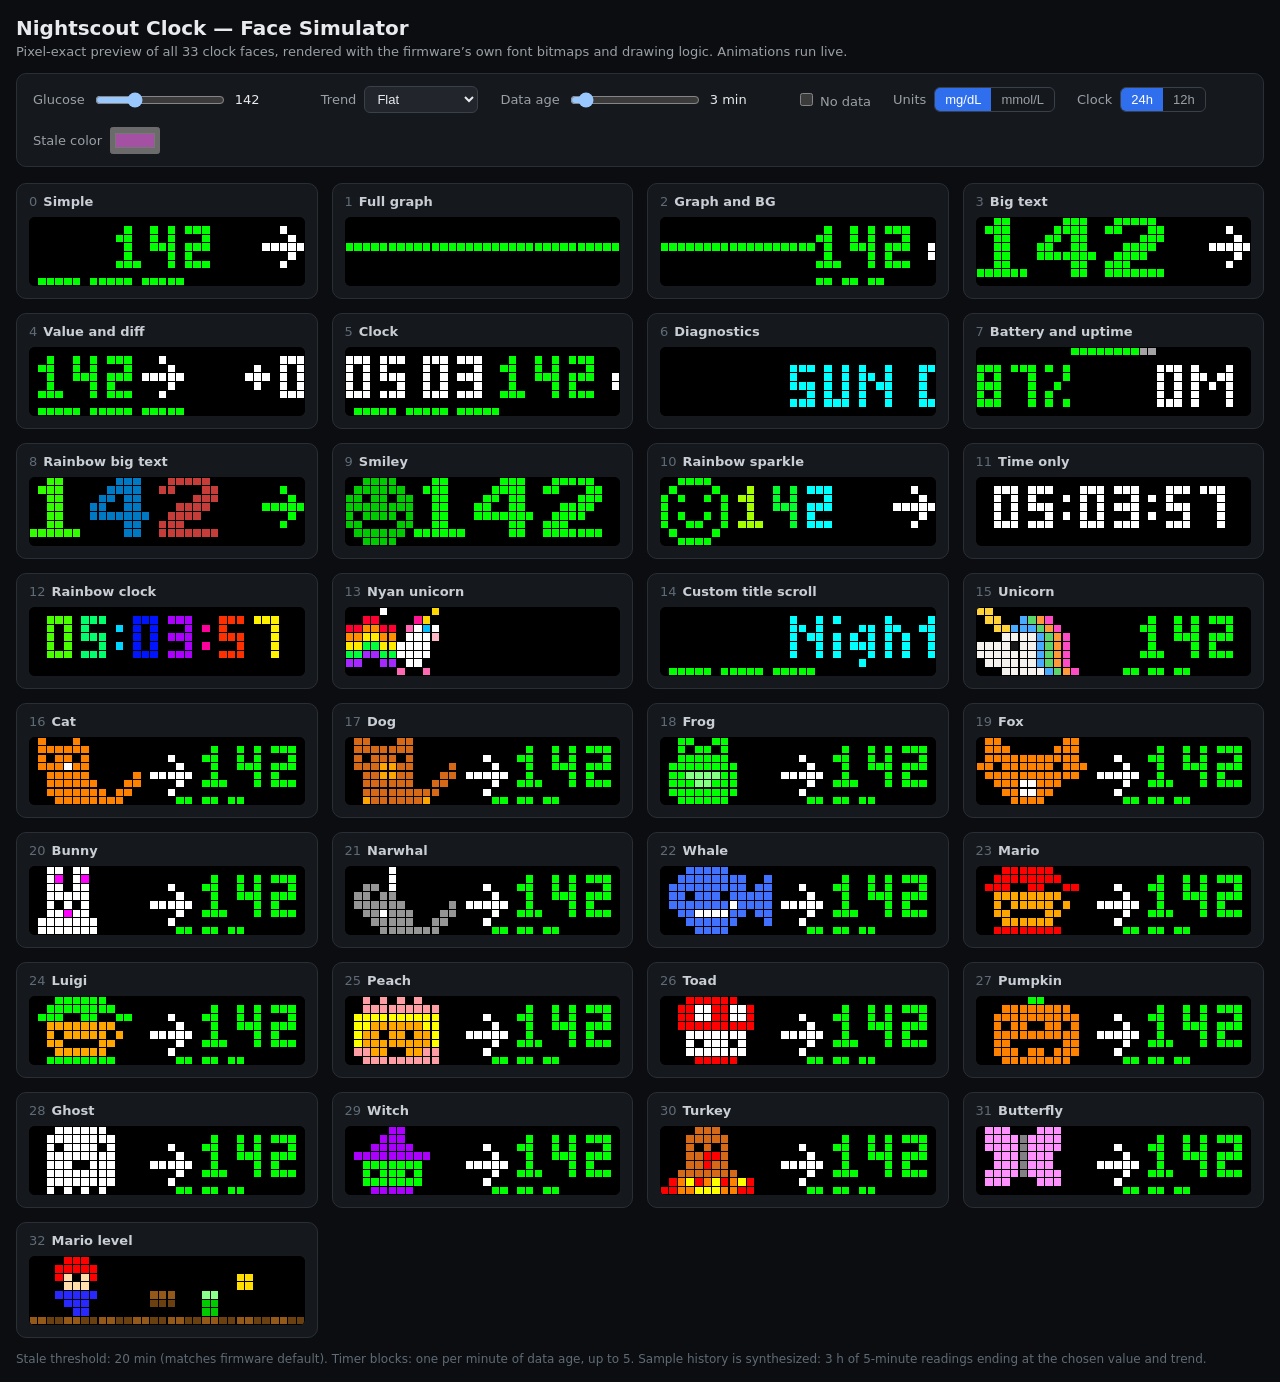
==== simulator/index.html @ 03a70d75 "Redesign Dog and Frog per Adam's feedback Dog: symmetric sitting dog facing forward (like Cat) - ear" ====
<!DOCTYPE html>
<html lang="en">
<head>
<meta charset="utf-8">
<meta name="viewport" content="width=device-width, initial-scale=1">
<title>Nightscout Clock &mdash; Face Simulator</title>
<style>
  :root{color-scheme:dark}
  body{background:#0b0d10;color:#e8eaed;font-family:system-ui,-apple-system,sans-serif;margin:0;padding:16px}
  h1{font-size:20px;margin:0 0 4px}
  .sub{color:#9aa0a6;font-size:13px;margin-bottom:14px}
  .controls{display:flex;flex-wrap:wrap;gap:14px 22px;background:#15181d;border:1px solid #2a2f36;
    border-radius:10px;padding:12px 16px;margin-bottom:16px;align-items:center}
  .ctl{display:flex;align-items:center;gap:8px;font-size:13px}
  .ctl label{color:#9aa0a6}
  .ctl output{min-width:64px;font-variant-numeric:tabular-nums}
  input[type=range]{width:130px}
  select,button{background:#22262c;color:#e8eaed;border:1px solid #3a4048;border-radius:6px;padding:4px 8px;font-size:13px}
  .seg{display:flex;border:1px solid #3a4048;border-radius:6px;overflow:hidden}
  .seg button{border:0;border-radius:0;background:transparent;padding:4px 10px;cursor:pointer;color:#9aa0a6}
  .seg button.on{background:#2f6fed;color:#fff}
  .grid{display:grid;grid-template-columns:repeat(auto-fill,minmax(300px,1fr));gap:14px}
  .card{background:#15181d;border:1px solid #2a2f36;border-radius:10px;padding:10px 12px 12px}
  .card h2{font-size:13px;margin:0 0 8px;color:#c9ced4;font-weight:600}
  .card h2 .id{color:#5f6b76;font-weight:400;margin-right:6px}
  canvas{width:100%;image-rendering:pixelated;background:#000;border-radius:6px;display:block}
  .note{margin-top:14px;color:#5f6b76;font-size:12px}
</style>
</head>
<body>
<h1>Nightscout Clock &mdash; Face Simulator</h1>
<div class="sub">Pixel-exact preview of all 33 clock faces, rendered with the firmware&rsquo;s own font bitmaps and drawing logic. Animations run live.</div>
<div class="controls">
  <div class="ctl"><label>Glucose</label><input id="glucose" type="range" min="40" max="400" value="142"><output id="glucoseOut">142</output></div>
  <div class="ctl"><label>Trend</label><select id="trend">
    <option value="DOUBLE_UP">Double up</option><option value="SINGLE_UP">Single up</option>
    <option value="FORTYFIVE_UP">45&deg; up</option><option value="FLAT" selected>Flat</option>
    <option value="FORTYFIVE_DOWN">45&deg; down</option><option value="SINGLE_DOWN">Single down</option>
    <option value="DOUBLE_DOWN">Double down</option><option value="NONE">None</option>
  </select></div>
  <div class="ctl"><label>Data age</label><input id="age" type="range" min="0" max="40" value="3"><output id="ageOut">3 min</output></div>
  <div class="ctl"><label><input id="nodata" type="checkbox"> No data</label></div>
  <div class="ctl"><label>Units</label><div class="seg" id="units"><button data-v="0" class="on">mg/dL</button><button data-v="1">mmol/L</button></div></div>
  <div class="ctl"><label>Clock</label><div class="seg" id="clock"><button data-v="0" class="on">24h</button><button data-v="1">12h</button></div></div>
  <div class="ctl"><label>Stale color</label><input id="stale" type="color" value="#a451a4"></div>
</div>
<div class="grid" id="grid"></div>
<div class="note">Stale threshold: 20 min (matches firmware default). Timer blocks: one per minute of data age, up to 5. Sample history is synthesized: 3 h of 5-minute readings ending at the chosen value and trend.</div>
<script>
const AW={"bitmaps":[0,128,128,128,0,128,160,160,160,224,160,224,160,96,192,96,192,64,160,32,64,128,160,192,192,224,160,96,128,128,64,128,128,128,64,128,64,64,64,128,160,64,160,64,224,64,64,128,224,128,32,32,64,128,128,224,160,160,160,224,64,192,64,64,224,224,32,224,128,224,224,32,224,32,224,160,160,224,32,32,224,128,224,32,224,224,128,224,160,224,224,32,32,32,32,224,160,224,160,224,224,160,224,32,224,128,0,128,64,0,64,128,32,64,128,64,32,224,0,224,128,64,32,64,128,224,32,64,0,64,64,160,224,128,96,192,160,224,160,160,192,160,192,160,192,64,160,128,160,64,192,160,160,160,192,224,128,224,128,224,224,128,224,128,128,96,128,160,160,96,160,160,224,160,160,128,128,128,128,128,32,32,32,160,64,160,160,192,160,160,128,128,128,128,224,136,216,168,136,136,144,208,176,144,144,64,160,160,160,64,224,160,192,128,128,64,160,160,160,112,224,160,192,160,160,224,128,224,32,224,224,64,64,64,64,160,160,160,160,224,160,160,160,160,64,136,136,136,168,80,160,160,64,160,160,160,160,224,32,192,224,32,64,128,224,224,128,128,128,224,128,64,32,224,32,32,32,224,64,160,224,128,64,192,96,160,224,128,192,160,160,192,96,128,128,96,32,96,160,160,96,96,160,192,96,32,64,224,64,64,96,160,224,32,64,128,192,160,160,160,128,0,128,128,128,32,0,32,32,160,64,128,160,192,192,160,192,64,64,64,224,224,224,224,160,192,160,160,160,64,160,160,64,192,160,160,192,128,96,160,160,96,32,96,128,128,128,96,192,96,192,64,224,64,64,96,160,160,160,96,160,160,224,64,160,224,224,224,160,64,64,160,160,160,96,32,64,224,96,192,224,96,64,128,64,96,128,128,0,128,128,192,64,32,64,192,96,192,128,0,128,128,128,64,224,128,224,64,96,64,224,64,224,160,64,224,64,160,160,160,64,224,64,128,128,0,128,128,96,64,160,64,192,160,96,128,96,96,160,224,0,224,64,128,64,224,32,192,192,192,160,224,192,192,0,64,224,64,0,224,192,64,96,224,96,224,64,128,160,160,160,192,128,96,160,96,96,96,224,224,224,64,32,192,128,128,128,64,160,64,0,224,128,64,128,128,128,0,96,32,128,128,0,192,96,192,192,0,96,32,64,0,64,128,224,64,32,64,224,160,64,128,64,224,160,224,0,64,224,160,96,192,64,224,160,160,64,160,224,160,192,192,160,224,160,96,192,224,192,224,96,128,128,96,32,64,64,32,224,192,224,64,128,224,192,224,224,0,224,192,224,160,0,224,192,224,64,32,224,64,224,64,128,224,64,224,224,0,224,64,224,160,0,224,64,224,192,160,224,160,192,192,96,160,224,160,64,32,224,160,224,64,128,224,160,224,224,0,224,160,224,192,96,224,160,224,160,0,224,160,224,160,64,160,96,160,224,160,192,128,64,160,160,224,32,64,160,160,224,224,0,160,160,224,160,0,160,160,224,32,64,160,224,64,128,224,160,224,128,96,160,192,160,192,128,64,32,96,160,224,64,128,96,160,224,224,0,96,160,224,96,192,96,160,224,160,0,96,160,224,96,96,96,160,224,96,224,224,192,96,128,96,32,64,64,32,96,224,96,64,128,96,224,96,224,0,96,224,96,160,0,96,224,96,128,64,128,128,128,64,128,64,64,64,224,0,64,64,64,160,0,64,64,64,96,192,96,160,96,192,96,192,160,160,64,32,64,160,64,64,128,64,160,64,224,0,64,160,64,192,96,64,160,64,160,0,64,160,64,64,0,224,0,64,96,224,160,192,128,64,160,160,96,32,64,160,160,96,224,0,160,160,96,160,0,160,160,96,32,64,160,96,32,64,128,192,160,192,128,160,0,160,96,32,64,0,96,192,224,192,96,96,224,192,224,160,96,192,96,192,160,96,192,96,192,160,0,160,64,64,160,224,96,192,224,160,224,96,192,224,0,0,128,160,96,192,224,192,96,224,160,160,160,224],"glyphs":[[0,8,1,2,0,-5],[1,8,5,2,0,-5],[6,8,2,4,0,-5],[8,8,5,4,0,-5],[13,8,5,4,0,-5],[18,8,5,4,0,-5],[23,8,5,4,0,-5],[28,8,2,2,0,-5],[30,8,5,3,0,-5],[35,8,5,3,0,-5],[40,8,3,4,0,-5],[43,8,3,4,0,-4],[46,8,2,3,0,-1],[48,8,1,4,0,-3],[49,8,1,2,0,-1],[50,8,5,4,0,-5],[55,8,5,4,0,-5],[60,8,5,4,0,-5],[65,8,5,4,0,-5],[70,8,5,4,0,-5],[75,8,5,4,0,-5],[80,8,5,4,0,-5],[85,8,5,4,0,-5],[90,8,5,4,0,-5],[95,8,5,4,0,-5],[100,8,5,4,0,-5],[105,8,3,2,0,-4],[108,8,4,3,0,-4],[112,8,5,4,0,-5],[117,8,3,4,0,-4],[120,8,5,4,0,-5],[125,8,5,4,0,-5],[130,8,5,4,0,-5],[135,8,5,4,0,-5],[140,8,5,4,0,-5],[145,8,5,4,0,-5],[150,8,5,4,0,-5],[155,8,5,4,0,-5],[160,8,5,4,0,-5],[165,8,5,4,0,-5],[170,8,5,4,0,-5],[175,8,5,2,0,-5],[180,8,5,4,0,-5],[185,8,5,4,0,-5],[190,8,5,4,0,-5],[195,8,5,6,0,-5],[200,8,5,5,0,-5],[205,8,5,4,0,-5],[210,8,5,4,0,-5],[215,8,5,5,0,-5],[220,8,5,4,0,-5],[225,8,5,4,0,-5],[230,8,5,4,0,-5],[235,8,5,4,0,-5],[240,8,5,4,0,-5],[245,8,5,6,0,-5],[250,8,5,4,0,-5],[255,8,5,4,0,-5],[260,8,5,4,0,-5],[265,8,5,4,0,-5],[270,8,3,4,0,-4],[273,8,5,4,0,-5],[278,8,2,4,0,-5],[280,8,1,4,0,-1],[281,8,2,3,0,-5],[283,8,4,4,0,-4],[287,8,5,4,0,-5],[292,8,4,4,0,-4],[296,8,5,4,0,-5],[301,8,4,4,0,-4],[305,8,5,4,0,-5],[310,8,5,4,0,-4],[315,8,5,4,0,-5],[320,8,5,2,0,-5],[325,8,6,4,0,-5],[331,8,5,4,0,-5],[336,8,5,4,0,-5],[341,8,4,4,0,-4],[345,8,4,4,0,-4],[349,8,4,4,0,-4],[353,8,5,4,0,-4],[358,8,5,4,0,-4],[363,8,4,4,0,-4],[367,8,4,4,0,-4],[371,8,5,4,0,-5],[376,8,4,4,0,-4],[380,8,4,4,0,-4],[384,8,4,4,0,-4],[388,8,4,4,0,-4],[392,8,5,4,0,-4],[397,8,4,4,0,-4],[401,8,5,4,0,-5],[406,8,5,2,0,-5],[411,8,5,4,0,-5],[416,8,2,4,0,-5],[418,8,5,2,0,-5],[423,8,5,4,0,-5],[428,8,5,4,0,-5],[433,8,5,4,0,-5],[438,8,5,4,0,-5],[443,8,5,2,0,-5],[448,8,5,4,0,-5],[453,8,1,4,0,-5],[454,8,3,4,0,-5],[457,8,5,4,0,-5],[462,8,3,3,0,-5],[465,8,2,4,0,-4],[467,8,1,3,0,-3],[468,8,3,4,0,-5],[471,8,1,4,0,-5],[472,8,3,3,0,-5],[475,8,5,4,0,-5],[480,8,3,4,0,-5],[483,8,3,4,0,-5],[486,8,2,3,0,-5],[488,8,5,4,0,-5],[493,8,5,4,0,-5],[498,8,3,4,0,-4],[501,8,3,4,0,-3],[504,8,3,2,0,-5],[507,8,5,4,0,-5],[512,8,3,3,0,-5],[515,8,5,4,0,-5],[520,8,5,4,0,-5],[525,8,5,4,0,-5],[530,8,5,4,0,-5],[535,8,5,4,0,-5],[540,8,5,4,0,-5],[545,8,5,4,0,-5],[550,8,5,4,0,-5],[555,8,5,4,0,-5],[560,8,5,4,0,-5],[565,8,5,4,0,-5],[570,8,6,4,0,-5],[576,8,5,4,0,-5],[581,8,5,4,0,-5],[586,8,5,4,0,-5],[591,8,5,4,0,-5],[596,8,5,4,0,-5],[601,8,5,4,0,-5],[606,8,5,4,0,-5],[611,8,5,4,0,-5],[616,8,5,4,0,-5],[621,8,5,4,0,-5],[626,8,5,4,0,-5],[631,8,5,4,0,-5],[636,8,5,4,0,-5],[641,8,5,4,0,-5],[646,8,5,4,0,-5],[651,8,3,4,0,-4],[654,8,5,4,0,-5],[659,8,5,4,0,-5],[664,8,5,4,0,-5],[669,8,5,4,0,-5],[674,8,5,4,0,-5],[679,8,5,4,0,-5],[684,8,5,4,0,-5],[689,8,6,4,0,-5],[695,8,5,4,0,-5],[700,8,5,4,0,-5],[705,8,5,4,0,-5],[710,8,5,4,0,-5],[715,8,5,4,0,-5],[720,8,5,4,0,-5],[725,8,4,4,0,-4],[729,8,5,4,0,-4],[734,8,5,4,0,-5],[739,8,5,4,0,-5],[744,8,5,4,0,-5],[749,8,5,4,0,-5],[754,8,5,3,0,-5],[759,8,5,3,0,-5],[764,8,5,4,0,-5],[769,8,5,4,0,-5],[774,8,5,4,0,-5],[779,8,5,4,0,-5],[784,8,5,4,0,-5],[789,8,5,4,0,-5],[794,8,5,4,0,-5],[799,8,5,4,0,-5],[804,8,5,4,0,-5],[809,8,5,4,0,-5],[814,8,4,4,0,-4],[818,8,5,4,0,-5],[823,8,5,4,0,-5],[828,8,5,4,0,-5],[833,8,5,4,0,-5],[838,8,6,4,0,-5],[844,8,5,4,0,-4],[849,8,6,4,0,-5],[855,8,1,2,0,-1],[856,8,5,4,0,-5],[861,8,4,4,0,-4],[865,8,5,4,0,-5],[870,8,5,4,0,-5],[875,8,5,4,0,-5],[880,8,5,4,0,-5],[885,8,5,4,0,-5],[890,8,1,2,0,-1],[891,8,1,2,0,-1],[892,8,1,2,0,-3],[893,8,1,4,0,-1],[894,8,5,4,0,-5],[899,8,5,4,0,-5]],"first":32,"yAdvance":6,"charMap":{"32":2,"33":2,"34":4,"35":4,"36":4,"37":4,"38":4,"39":2,"40":3,"41":3,"42":4,"43":4,"44":3,"45":4,"46":2,"47":4,"48":4,"49":4,"50":4,"51":4,"52":4,"53":4,"54":4,"55":4,"56":4,"57":4,"58":2,"59":3,"60":4,"61":4,"62":4,"63":4,"64":4,"65":4,"66":4,"67":4,"68":4,"69":4,"70":4,"71":4,"72":4,"73":2,"74":4,"75":4,"76":4,"77":6,"78":5,"79":4,"80":4,"81":5,"82":4,"83":4,"84":4,"85":4,"86":4,"87":6,"88":4,"89":4,"90":4,"91":4,"92":4,"93":4,"94":4,"95":4,"96":3,"97":4,"98":4,"99":4,"100":4,"101":4,"102":4,"103":4,"104":4,"105":2,"106":4,"107":4,"108":4,"109":4,"110":4,"111":4,"112":4,"113":4,"114":4,"115":4,"116":4,"117":4,"118":4,"119":4,"120":4,"121":4,"122":4,"123":4,"124":2,"125":4,"126":4,"161":2,"162":4,"163":4,"164":4,"165":4,"166":2,"167":4,"168":4,"169":4,"170":4,"171":3,"172":4,"173":3,"174":4,"175":4,"176":3,"177":4,"178":4,"179":4,"180":3,"181":4,"182":4,"183":4,"184":4,"185":2,"186":4,"187":3,"188":4,"189":4,"190":4,"191":4,"192":4,"193":4,"194":4,"195":4,"196":4,"197":4,"198":4,"199":4,"200":4,"201":4,"202":4,"203":4,"204":4,"205":4,"206":4,"207":4,"208":4,"209":4,"210":4,"211":4,"212":4,"213":4,"214":4,"215":4,"216":4,"217":4,"218":4,"219":4,"220":4,"221":4,"222":4,"223":4,"224":4,"225":4,"226":4,"227":4,"228":4,"229":4,"230":4,"231":4,"232":4,"233":4,"234":4,"235":4,"236":3,"237":3,"238":4,"239":4,"240":4,"241":4,"242":4,"243":4,"244":4,"245":4,"246":4,"247":4,"248":4,"249":4,"250":4,"251":4,"252":4,"253":4,"254":4,"255":4,"285":2,"338":4,"339":4,"352":4,"353":4,"376":4,"381":4,"382":4,"3748":2,"5024":2,"8226":2,"8230":4,"8364":4,"65533":4}};
const MU={"bitmaps":[255,236,48,222,246,109,253,179,102,223,219,0,16,251,67,225,127,132,0,99,75,32,130,105,99,0,113,179,99,141,185,159,128,252,54,204,198,48,198,51,54,192,108,115,249,198,192,48,207,204,48,111,0,252,240,2,8,32,130,8,32,0,56,155,30,60,108,142,0,49,195,12,48,207,192,125,140,57,231,156,63,128,126,24,97,224,120,223,0,28,121,182,111,225,131,0,253,131,240,48,120,223,0,60,195,7,236,120,223,0,255,140,48,195,6,12,0,121,139,147,201,240,223,0,125,143,27,240,97,158,0,243,192,108,55,128,25,153,134,24,96,252,15,192,195,12,51,51,0,126,255,195,6,60,0,60,125,6,237,91,240,31,0,56,219,30,63,248,241,128,254,195,195,254,195,195,254,60,207,6,12,12,207,0,249,155,30,60,121,190,0,255,131,7,236,24,63,128,255,131,7,236,24,0,62,195,6,124,108,207,128,199,143,31,252,120,241,128,252,195,12,48,207,192,6,12,24,48,120,223,0,199,155,103,143,155,179,128,193,131,6,12,24,63,128,199,223,255,253,120,241,128,199,207,223,253,249,241,128,125,143,30,60,120,223,0,253,143,30,63,216,48,0,125,143,30,61,249,158,128,253,143,30,127,155,179,128,121,155,3,224,120,223,0,252,195,12,48,195,0,199,143,30,60,120,223,0,199,143,31,119,199,4,0,199,143,95,255,253,241,128,199,221,241,199,221,241,128,207,60,222,48,195,0,254,28,113,199,28,63,128,252,204,204,240,128,128,128,128,128,128,128,243,51,51,240,118,192,254,144,124,13,254,55,224,193,131,246,60,120,223,0,127,131,6,7,224,6,13,254,60,120,223,128,125,143,254,7,224,28,207,204,48,192,127,143,27,240,111,128,193,131,246,60,120,241,128,48,7,12,48,207,192,12,1,195,12,48,254,193,131,63,239,155,179,128,112,195,12,48,207,192,253,110,221,187,96,253,14,28,56,96,125,143,30,55,192,253,143,31,236,24,0,127,143,27,240,96,192,223,195,6,12,0,125,129,240,63,192,48,207,204,48,195,0,199,143,30,55,224,207,60,222,48,183,110,221,183,224,199,252,199,252,96,199,143,27,240,111,128,254,56,227,143,224,54,108,102,48,255,252,198,99,102,192,113,116,112],"glyphs":[[0,0,0,2,0,1],[0,3,7,4,0,-7],[3,5,3,6,0,-7],[5,7,7,8,0,-7],[12,7,7,8,0,-7],[19,7,7,8,0,-7],[26,7,7,8,0,-7],[33,2,3,3,0,-7],[34,4,7,5,0,-7],[38,4,7,5,0,-7],[42,7,5,8,0,-6],[47,6,5,7,0,-6],[51,3,3,4,0,-2],[53,6,1,7,0,-4],[54,2,2,3,0,-2],[55,7,7,8,0,-7],[62,7,7,8,0,-7],[69,6,7,7,0,-7],[75,7,7,8,0,-7],[82,7,7,8,0,-7],[89,7,7,8,0,-7],[96,7,7,8,0,-7],[103,7,7,8,0,-7],[110,7,7,8,0,-7],[117,7,7,8,0,-7],[124,7,7,8,0,-7],[131,2,5,3,0,-6],[133,3,6,4,0,-6],[136,5,7,6,0,-7],[141,6,3,7,0,-7],[144,5,7,6,0,-7],[149,8,7,8,0,-7],[156,7,7,8,0,-7],[163,7,7,8,0,-7],[170,8,7,8,0,-7],[177,7,7,8,0,-7],[184,7,7,8,0,-7],[191,7,7,8,0,-7],[198,7,6,8,0,-7],[204,7,7,8,0,-7],[211,7,7,8,0,-7],[218,6,7,8,0,-7],[224,7,7,8,0,-7],[231,7,7,8,0,-7],[238,7,7,8,0,-7],[245,7,7,8,0,-7],[252,7,7,8,0,-7],[259,7,7,8,0,-7],[266,7,7,8,0,-7],[273,7,7,8,0,-7],[280,7,7,8,0,-7],[287,7,7,8,0,-7],[294,6,7,7,0,-7],[300,7,7,8,0,-7],[307,7,7,8,0,-7],[314,7,7,8,0,-7],[321,7,7,8,0,-7],[328,6,7,7,0,-7],[334,7,7,8,0,-7],[341,4,7,5,0,-7],[345,7,7,8,0,-7],[352,4,7,5,0,-7],[356,5,2,6,0,-7],[358,7,1,8,0,0],[359,2,2,3,0,-7],[360,7,5,8,0,-5],[365,7,7,8,0,-7],[372,7,5,8,0,-5],[377,7,7,8,0,-7],[384,7,5,8,0,-5],[389,6,6,7,0,-6],[394,7,6,8,0,-5],[400,7,7,8,0,-7],[407,6,7,7,0,-7],[413,6,8,7,0,-7],[419,7,7,8,0,-7],[426,6,7,7,0,-7],[432,7,5,8,0,-5],[437,7,5,8,0,-5],[442,7,5,8,0,-5],[447,7,6,8,0,-5],[453,7,6,8,0,-5],[459,7,5,8,0,-5],[464,7,5,8,0,-5],[469,6,7,7,0,-7],[475,7,5,8,0,-5],[480,6,5,7,0,-5],[484,7,5,8,0,-5],[489,7,5,8,0,-5],[494,7,6,8,0,-5],[500,7,5,8,0,-5],[505,4,7,5,0,-7],[509,2,7,3,0,-7],[511,4,7,5,0,-7],[515,7,3,8,0,-6]],"first":32,"yAdvance":8,"charMap":{"32":2,"33":4,"34":6,"35":8,"36":8,"37":8,"38":8,"39":3,"40":5,"41":5,"42":8,"43":7,"44":4,"45":7,"46":3,"47":8,"48":8,"49":7,"50":8,"51":8,"52":8,"53":8,"54":8,"55":8,"56":8,"57":8,"58":3,"59":4,"60":6,"61":7,"62":6,"63":8,"64":8,"65":8,"66":8,"67":8,"68":8,"69":8,"70":8,"71":8,"72":8,"73":8,"74":8,"75":8,"76":8,"77":8,"78":8,"79":8,"80":8,"81":8,"82":8,"83":8,"84":7,"85":8,"86":8,"87":8,"88":8,"89":7,"90":8,"91":5,"92":8,"93":5,"94":6,"95":8,"96":3,"97":8,"98":8,"99":8,"100":8,"101":8,"102":7,"103":8,"104":8,"105":7,"106":7,"107":8,"108":7,"109":8,"110":8,"111":8,"112":8,"113":8,"114":8,"115":8,"116":7,"117":8,"118":7,"119":8,"120":8,"121":8,"122":8,"123":5,"124":3,"125":5,"126":8}};
const SMILEY={"face_disc":[60,126,255,255,255,255,126,60],"features_happy":[0,0,36,0,66,60,0,0],"features_sad":[0,0,36,0,60,66,0,0],"features_angry":[0,0,66,36,0,60,66,0],"features_neutral":[0,0,36,0,0,60,0,0],"features_concerned":[0,0,24,36,0,60,66,0]};
const ARROWS={"DOUBLE_UP":[80,248,80,80,80],"SINGLE_UP":[32,112,168,32,32],"FORTYFIVE_UP":[56,24,40,64,128],"FLAT":[32,16,248,16,32],"FORTYFIVE_DOWN":[128,64,40,24,56],"SINGLE_DOWN":[32,32,168,112,32],"DOUBLE_DOWN":[80,80,80,248,80],"NONE":[0,0,0,0,0],"OLD":[136,80,32,80,136]};
const SPARK={"A":[60,66,165,129,165,153,66,60],"B":[60,66,165,129,129,189,66,60],"S":[60,66,165,165,129,153,153,60],"D":[60,66,153,36,129,90,66,60]};
const USPRITE=[1,1,0,0,0,0,0,0,0,0,0,0,0,1,1,0,0,4,5,6,7,0,0,0,0,0,1,1,4,4,4,5,6,7,0,0,0,0,0,2,2,2,2,4,5,6,7,0,2,2,2,2,3,2,2,4,5,6,7,0,2,2,2,2,2,2,2,4,5,6,7,0,0,2,2,2,2,2,2,4,5,6,7,0,0,0,0,2,2,2,2,2,4,5,6,7];
const UPALN=[65159,63389,6339,19807,24237,64711,64120,39678];
const CRITTERS={"Cat":{"sprite":[0,1,0,0,0,1,0,0,0,0,0,0,0,0,1,1,1,1,1,1,0,0,0,0,0,0,0,1,3,1,1,3,1,0,0,0,0,0,0,0,1,1,1,2,1,1,0,0,0,0,0,0,0,0,1,1,1,1,1,0,0,0,0,0,1,0,0,1,1,1,1,1,1,0,0,0,1,1,0,0,1,1,1,1,1,1,1,0,1,1,0,0,0,0,1,1,1,1,1,1,1,1,0,0],"body":64512,"accent":65535,"eye":0},"Dog":{"sprite":[0,1,1,0,0,0,1,1,0,0,0,0,0,0,1,1,1,1,1,1,1,0,0,0,0,0,0,1,3,1,1,1,3,1,0,0,0,0,0,0,1,1,1,2,2,1,1,0,0,0,0,1,0,0,1,1,2,2,1,1,0,0,0,1,1,0,0,1,1,1,1,1,1,0,0,1,1,0,0,0,1,1,1,1,1,1,1,1,1,0,0,0,0,2,1,1,1,1,1,1,2,0,0,0],"body":54083,"accent":64800,"eye":0},"Frog":{"sprite":[0,0,1,1,0,0,1,1,0,0,0,0,0,0,0,1,3,1,1,3,1,0,0,0,0,0,0,0,1,1,1,1,1,1,0,0,0,0,0,0,1,1,1,1,1,1,1,1,0,0,0,0,0,1,1,2,2,2,2,1,1,0,0,0,0,0,1,1,1,2,2,1,1,1,0,0,0,0,0,1,1,1,1,1,1,1,1,0,0,0,0,0,0,1,1,1,1,1,1,0,0,0,0,0],"body":2016,"accent":34800,"eye":0},"Fox":{"sprite":[0,1,1,0,0,0,0,0,0,0,1,1,0,0,1,1,1,0,0,0,0,0,1,1,1,0,0,1,1,1,1,1,1,1,1,1,1,1,0,1,1,3,1,1,1,1,1,1,3,1,1,1,0,1,1,1,1,1,1,1,1,1,1,1,0,0,0,1,1,1,2,2,1,1,1,0,0,0,0,0,0,1,1,2,2,1,1,0,0,0,0,0,0,0,0,1,1,1,1,0,0,0,0,0],"body":64512,"accent":65535,"eye":0},"Bunny":{"sprite":[0,0,1,1,0,1,1,0,0,0,0,0,0,0,0,1,2,0,1,2,0,0,0,0,0,0,0,0,1,1,0,1,1,0,0,0,0,0,0,0,0,1,1,1,1,1,0,0,0,0,0,0,0,0,1,3,1,3,1,0,0,0,0,0,0,0,0,1,1,2,1,1,0,0,0,0,0,0,0,1,1,1,1,1,1,1,0,0,0,0,0,0,1,1,1,1,1,1,1,0,0,0,0,0],"body":65535,"accent":63519,"eye":0},"Narwhal":{"sprite":[0,0,0,0,0,2,0,0,0,0,0,0,0,0,0,0,0,0,2,0,0,0,0,0,0,0,0,0,1,1,0,2,0,0,0,0,0,0,0,0,1,1,3,1,1,0,0,0,0,0,0,0,0,1,1,1,1,1,1,0,0,0,0,0,1,0,0,1,1,2,1,1,1,0,0,0,1,1,0,0,0,1,1,1,1,1,0,0,1,1,0,0,0,0,0,1,1,1,1,1,1,1,0,0],"body":38066,"accent":65535,"eye":0},"Whale":{"sprite":[0,0,0,1,1,1,1,1,0,0,0,0,0,0,0,1,1,1,1,1,1,1,1,0,0,1,0,1,1,1,1,1,1,1,1,1,0,1,1,0,1,1,3,1,1,1,3,1,1,1,1,1,0,1,1,1,1,1,1,1,2,1,1,1,1,0,0,1,1,2,2,2,2,1,1,0,1,1,0,0,0,1,1,1,1,1,1,0,0,0,1,0,0,0,0,1,1,1,1,0,0,0,0,0],"body":17311,"accent":65535,"eye":0},"Mario":{"sprite":[0,0,0,1,1,1,1,1,1,0,0,0,0,0,0,1,1,1,1,1,1,1,1,0,0,0,0,1,1,1,3,3,1,1,3,3,1,1,0,0,0,2,2,2,2,2,2,2,2,0,0,0,0,0,2,3,2,2,2,2,2,3,2,0,0,0,0,2,2,3,3,3,3,2,2,0,0,0,0,0,0,2,2,2,2,2,2,0,0,0,0,0,0,1,1,1,1,1,1,1,1,0,0,0],"body":63488,"accent":64800,"eye":0},"Luigi":{"sprite":[0,0,0,1,1,1,1,1,1,0,0,0,0,0,0,1,1,1,1,1,1,1,1,0,0,0,0,1,1,1,3,3,1,1,3,3,1,1,0,0,0,2,2,2,2,2,2,2,2,0,0,0,0,0,2,3,2,2,2,2,2,3,2,0,0,0,0,2,2,3,3,3,3,2,2,0,0,0,0,0,0,2,2,2,2,2,2,0,0,0,0,0,0,1,1,1,1,1,1,1,1,0,0,0],"body":2016,"accent":64800,"eye":0},"Peach":{"sprite":[0,0,2,0,2,0,2,0,2,0,0,0,0,0,0,2,2,2,2,2,2,2,2,2,0,0,0,3,3,3,3,3,3,3,3,3,3,0,0,0,3,3,1,1,1,1,1,1,3,3,0,0,0,3,1,1,0,1,1,0,1,1,3,0,0,0,3,1,1,1,1,1,1,1,1,3,0,0,0,2,2,1,1,0,0,1,1,2,2,0,0,0,0,2,2,2,2,2,2,2,2,2,0,0],"body":64800,"accent":64756,"eye":65504},"Toad":{"sprite":[0,0,0,1,1,1,1,1,1,0,0,0,0,0,0,1,1,2,2,1,1,2,2,1,0,0,0,0,1,1,2,2,1,1,2,2,1,0,0,0,0,1,1,1,1,1,1,1,1,1,0,0,0,0,0,2,2,2,2,2,2,2,0,0,0,0,0,0,2,3,2,2,2,3,2,0,0,0,0,0,0,2,2,2,2,2,2,2,0,0,0,0,0,0,0,1,1,1,1,1,0,0,0,0],"body":63488,"accent":65535,"eye":0},"Pumpkin":{"sprite":[0,0,0,0,0,0,2,2,0,0,0,0,0,0,0,0,1,1,1,1,1,1,1,1,0,0,0,0,1,1,1,1,1,1,1,1,1,1,0,0,0,1,3,1,1,3,3,1,1,3,1,0,0,0,1,1,1,1,1,1,1,1,1,1,0,0,0,1,1,3,3,3,3,3,3,1,1,0,0,0,1,1,1,3,1,1,3,1,1,1,0,0,0,0,1,1,1,1,1,1,1,1,0,0],"body":64512,"accent":2016,"eye":0},"Ghost":{"sprite":[0,0,0,1,1,1,1,1,1,0,0,0,0,0,0,1,1,1,1,1,1,1,1,0,0,0,0,0,1,3,1,1,1,1,3,1,0,0,0,0,0,1,1,1,1,1,1,1,1,0,0,0,0,0,1,1,1,3,3,1,1,1,0,0,0,0,0,1,1,1,1,1,1,1,1,0,0,0,0,0,1,1,1,1,1,1,1,1,0,0,0,0,0,1,0,1,0,1,0,1,0,0,0,0],"body":65535,"accent":65535,"eye":0},"Witch":{"sprite":[0,0,0,0,0,1,1,0,0,0,0,0,0,0,0,0,0,1,1,1,0,0,0,0,0,0,0,0,0,1,1,1,1,1,0,0,0,0,0,0,1,1,1,1,1,1,1,1,1,0,0,0,0,0,2,2,2,2,2,2,2,0,0,0,0,0,0,2,3,2,2,2,3,2,0,0,0,0,0,0,2,2,2,2,2,2,2,0,0,0,0,0,0,0,1,1,1,1,1,0,0,0,0,0],"body":43039,"accent":2016,"eye":0},"Turkey":{"sprite":[0,0,0,0,1,1,1,0,0,0,0,0,0,0,0,0,1,1,1,1,1,0,0,0,0,0,0,0,0,1,3,1,3,1,0,0,0,0,0,0,0,0,1,1,2,2,1,0,0,0,0,0,0,0,0,1,1,2,1,1,0,0,0,0,0,0,0,1,1,1,1,1,1,1,0,0,0,0,0,4,5,6,4,5,6,4,5,6,4,0,0,4,4,5,5,6,6,6,5,5,4,4,0,0],"body":54083,"accent":63488,"eye":0,"c4":63488,"c5":64512,"c6":65504},"Butterfly":{"sprite":[0,1,1,1,0,0,0,1,1,1,0,0,0,0,1,1,1,1,2,1,1,1,1,0,0,0,0,1,1,1,1,2,1,1,1,1,0,0,0,0,0,1,1,1,2,1,1,1,0,0,0,0,0,0,1,1,1,2,1,1,1,0,0,0,0,0,1,1,1,1,2,1,1,1,1,0,0,0,0,1,1,1,0,0,0,1,1,1,0,0,0,0,0,0,0,0,0,0,0,0,0,0,0,0],"body":64671,"accent":33808,"eye":0}};

// ================= engine =================
const C={BLACK:0,BLUE:0x001F,GREEN:0x07E0,CYAN:0x07FF,GRAY:0xA514,RED:0xF800,MAGENTA:0xF81F,YELLOW:0xFFE0,WHITE:0xFFFF};
const S={value:142,trend:'FLAT',ageMin:3,noData:false,mmol:false,h12:false,stale:0xA514,battery:87};
const cssCache={};
function css(c){c|=0;let s=cssCache[c];if(s)return s;
  const r=(c>>11)&31,g=(c>>5)&63,b=c&31;
  s=`rgb(${(r*255/31)|0},${(g*255/63)|0},${(b*255/31)|0})`;cssCache[c]=s;return s;}
function rgb565(r,g,b){return (((r&0xF8)<<8)|((g&0xFC)<<3)|(b>>3))|0;}
function hsv(h){h&=255;const region=(h/43)|0,rem=(h-region*43)*6,q=255-rem,t=rem;
  switch(region){case 0:return rgb565(255,t,0);case 1:return rgb565(q,255,0);case 2:return rgb565(0,255,t);
  case 3:return rgb565(0,q,255);case 4:return rgb565(t,0,255);default:return rgb565(255,0,q);}}
function fade(c){let r=(c>>11)&31,g=(c>>5)&63,b=c&31;
  r=(r*4/5)|0;g=(g*4/5)|0;b=(b*4/5)|0;return (r<<11)|(g<<5)|b;}
function px(b,x,y,c){if(x>=0&&x<32&&y>=0&&y<8)b[y*32+x]=c|0;}
function bitmap(b,x,y,bytes,w,h,color){
  // Adafruit GFX drawBitmap semantics: one byte per row, MSB = leftmost pixel.
  for(let r=0;r<h;r++)for(let c=0;c<w;c++){
    if((bytes[r]>>(7-c))&1)px(b,x+c,y+r,color);}}
function drawIndexedSprite(b,x,y,sprite,w,h,palette){
  for(let r=0;r<h;r++)for(let c=0;c<w;c++){
    const idx=sprite[r*w+c];if(idx>0)px(b,x+c,y+r,palette[idx]);}}
function critterPalette(name,level,old){
  const c=CRITTERS[name];let body=c.body,accent=c.accent;
  if(old){body=S.stale;accent=S.stale;}
  else if(level==='WL'||level==='UL')body=C.RED;
  else if(level==='WH'||level==='UH')body=C.YELLOW;
  const e4=c.c4!==undefined?c.c4:accent,e5=c.c5!==undefined?c.c5:accent,e6=c.c6!==undefined?c.c6:accent,e7=c.c7!==undefined?c.c7:accent;
  return[0,body,accent,c.eye,e4,e5,e6,e7];}
function critterFace(b,name){
  const last=READINGS[READINGS.length-1],old=isOld(),c=CRITTERS[name];
  if(!last){drawIndexedSprite(b,0,0,c.sprite,13,8,critterPalette(name,null,true));drawText(b,AW,noDataText(),33,6,1,S.stale);return;}
  drawIndexedSprite(b,0,0,c.sprite,13,8,critterPalette(name,level(last.sgv),old));
  trendArrow(b,last,14,2,old,false);
  drawText(b,AW,printable(last.sgv),32,6,1,old?S.stale:levelColor(last.sgv));
  timerBlocks(b,last,16,16,7);}
// ---- text: Adafruit GFX custom-font semantics, pixel exact ----
function charW(F,ch){const w=F.charMap[ch.charCodeAt(0)];return w===undefined?4:w;}
function textW(F,s){let w=0;for(const ch of s)w+=charW(F,ch);return w;}
function drawText(b,F,s,x,y,align,color){ // align: 0 LEFT, 1 RIGHT, 2 CENTER
  const w=textW(F,s);
  let cx=align===0?x:align===1?x-w:Math.trunc((32-w)/2);
  for(const ch of s){
    const gi=ch.charCodeAt(0)-F.first;
    if(gi>=0&&gi<F.glyphs.length){
      const g=F.glyphs[gi],off=g[0],gw=g[1],gh=g[2],adv=g[3],xo=g[4],yo=g[5];
      for(let r=0;r<gh;r++)for(let c=0;c<gw;c++){const i=r*gw+c;
        if((F.bitmaps[off+(i>>3)]>>(7-(i&7)))&1)px(b,cx+xo+c,y+yo+r,color);}
      cx+=adv;
    } else cx+=4;
  }
}
// ---- glucose model ----
function level(sgv){if(sgv<55)return 'UL';if(sgv<70)return 'WL';if(sgv<=180)return 'N';if(sgv<250)return 'WH';return 'UH';}
function levelColor(sgv){const l=level(sgv);return l==='N'?C.GREEN:((l==='WL'||l==='WH')?C.YELLOW:C.RED);}
function printable(sgv){return S.mmol?(sgv/18).toFixed(1):String(sgv);}
let READINGS=[];
function buildReadings(){
  if(S.noData){READINGS=[];return;}
  const per5={DOUBLE_UP:12,SINGLE_UP:6,FORTYFIVE_UP:3,FLAT:0,FORTYFIVE_DOWN:-3,SINGLE_DOWN:-6,DOUBLE_DOWN:-12,NONE:0}[S.trend];
  const arr=[];let v=S.value;
  for(let i=0;i<36;i++){
    arr.unshift({sgv:Math.round(v),ageSec:S.ageMin*60+i*300,trend:i===0?S.trend:'FLAT'});
    v-=per5;v+=Math.sin(i*1.7)*1.5;v=Math.max(40,Math.min(400,v));
  }
  READINGS=arr;
}
function isOld(){const l=READINGS[READINGS.length-1];return l?l.ageSec>=20*60:false;}
function trendArrow(b,rd,x,y,old,cbr){
  if(old){bitmap(b,x,y,ARROWS.OLD,5,5,S.stale);return;}
  bitmap(b,x,y,ARROWS[rd.trend]||ARROWS.NONE,5,5,cbr?levelColor(rd.sgv):C.WHITE);
}
function c565(c){return [((c>>11)&31)*255/31,((c>>5)&63)*255/63,(c&31)*255/31];}
function blend(a,b2,amt){const A=c565(a),B=c565(b2),k=255-amt;
  return rgb565((A[0]*k+B[0]*amt)/255,(A[1]*k+B[1]*amt)/255,(A[2]*k+B[2]*amt)/255);}
function trendVLine(b,x,trend,old){
  if(old)trend='NONE';
  const P=(yy,c)=>px(b,x,yy,c);
  switch(trend){
    case 'DOUBLE_UP':P(0,C.RED);P(1,C.YELLOW);P(2,C.GREEN);P(3,C.WHITE);break;
    case 'DOUBLE_DOWN':P(4,C.WHITE);P(5,C.GREEN);P(6,C.YELLOW);P(7,C.RED);break;
    case 'SINGLE_UP':P(1,C.YELLOW);P(2,C.GREEN);P(3,C.WHITE);break;
    case 'SINGLE_DOWN':P(4,C.WHITE);P(5,C.GREEN);P(6,C.YELLOW);break;
    case 'FORTYFIVE_UP':P(2,C.GREEN);P(3,C.WHITE);break;
    case 'FORTYFIVE_DOWN':P(4,C.WHITE);P(5,C.GREEN);break;
    case 'FLAT':P(3,C.WHITE);P(4,C.WHITE);break;
  }
}
function timerBlocks(b,last,width,xPos,yPos){
  const MAX=5;let n=(last.ageSec/60)|0;if(n>MAX)n=MAX;if(n<=0)return;
  const bs=((width-4)/MAX)|0;if(bs<1)return;
  xPos+=Math.trunc((width-(bs*MAX+(MAX-1)))/2);
  let col=C.GREEN;
  if(last.ageSec>=60*20)col=S.stale;else if(last.ageSec>=(MAX+1)*60)col=C.YELLOW;
  for(let i=0;i<n;i++)for(let j=0;j<bs;j++)px(b,xPos+i*(bs+1)+j,yPos,col);
}
function graph(b,x0,len,forMin){
  const ps=(forMin*60)/len;
  for(let i=0;i<len;i++){
    let sum=0,n=0;
    for(const r of READINGS){if(r.ageSec>=i*ps&&r.ageSec<(i+1)*ps){sum+=r.sgv;n++;}}
    if(!n)continue;
    const avg=sum/n,l=level(avg);let yy,col;
    if(l==='UH'){yy=0;col=C.RED;}else if(l==='WH'){yy=1;col=C.YELLOW;}
    else if(l==='N'){yy=5-Math.trunc((avg-70)*4/(180-70));col=C.GREEN;}
    else if(l==='WL'){yy=6;col=C.YELLOW;}else{yy=7;col=C.RED;}
    px(b,x0+len-1-i,yy,col);
  }
}
function noDataText(){return S.mmol?"--.-":"---";}

// ================= faces =================
const FACES=[
{name:"Simple",draw(b,t){
  const last=READINGS[READINGS.length-1],old=isOld();
  if(!last){drawText(b,AW,noDataText(),0,6,2,S.stale);return;}
  drawText(b,AW,printable(last.sgv),0,6,2,old?S.stale:levelColor(last.sgv));
  trendArrow(b,last,27,1,old);
  timerBlocks(b,last,32,0,7);
}},
{name:"Full graph",draw(b,t){graph(b,0,32,180);}},
{name:"Graph and BG",draw(b,t){
  const last=READINGS[READINGS.length-1],old=isOld();
  if(!last){drawText(b,AW,noDataText(),30,6,1,S.stale);return;}
  const p=printable(last.sgv),tw=textW(AW,p),gw=32-tw-2;
  graph(b,0,gw,gw*5);
  drawText(b,AW,p,30,6,1,old?S.stale:levelColor(last.sgv));
  trendVLine(b,31,last.trend,old);
  timerBlocks(b,last,tw+2,gw,7);
}},
{name:"Big text",draw(b,t){
  const last=READINGS[READINGS.length-1],old=isOld();
  const s=last?printable(last.sgv):noDataText();
  drawText(b,MU,s,0,7,0,!last||old?S.stale:levelColor(last.sgv));
  if(last)trendArrow(b,last,27,1,old);
}},
{name:"Value and diff",draw(b,t){
  const last=READINGS[READINGS.length-1],old=isOld();
  if(!last){drawText(b,AW,noDataText(),13,6,1,S.stale);return;}
  const x=(S.mmol&&last.sgv>=180)?14:13;
  drawText(b,AW,printable(last.sgv),x,6,1,old?S.stale:levelColor(last.sgv));
  trendArrow(b,last,13,1,old);
  let diff="?";
  if(READINGS.length>=2){const d=last.sgv-READINGS[READINGS.length-2].sgv;
    diff=Math.abs(d)>99?"?":((d>=0?"+":"")+printable(d));}
  drawText(b,AW,diff,33,6,1,old?S.stale:C.WHITE);
  timerBlocks(b,last,32,0,7);
}},
{name:"Clock",draw(b,t){
  const now=new Date();let h=now.getHours();const m=now.getMinutes();
  if(S.h12){const pm=h>=12;h=h%12===0?12:h%12;for(let i=0;i<16;i++)px(b,i,7,pm?C.BLUE:C.CYAN);}
  drawText(b,AW,String(h).padStart(2,'0'),0,6,0,C.WHITE);
  drawText(b,AW,String(m).padStart(2,'0'),9,6,0,C.WHITE);
  const last=READINGS[READINGS.length-1],old=isOld();
  if(last){drawText(b,AW,printable(last.sgv),30,6,1,old?S.stale:levelColor(last.sgv));
    if(S.h12)timerBlocks(b,last,15,18,7);else timerBlocks(b,last,32,0,7);
    trendVLine(b,31,last.trend,old);
  }else drawText(b,AW,noDataText(),33,6,1,S.stale);
}},
{name:"Diagnostics",draw(b,t){
  // Mirrors BGDisplayFaceDiagnostics: "SAT 26/09 21:45" (small font, cyan) +
  // reading (medium font, level color / stale) + trend arrow; scrolls when wider than 32px.
  const last=READINGS[READINGS.length-1],old=isOld();
  const now=new Date(),p2=n=>String(n).padStart(2,'0');
  const wd=["SUN","MON","TUE","WED","THU","FRI","SAT"][now.getDay()];
  const dt=`${wd} ${p2(now.getDate())}/${p2(now.getMonth()+1)} ${p2(now.getHours())}:${p2(now.getMinutes())}`;
  const dtW=textW(AW,dt);
  let w,drawAt;
  if(!last){
    const nd=noDataText(),ndW=textW(AW,nd);
    w=dtW+2+ndW;
    drawAt=sx=>{drawText(b,AW,dt,sx,7,0,C.CYAN);drawText(b,AW,nd,sx+dtW+2,7,0,S.stale);};
  }else{
    const rs=printable(last.sgv),rW=textW(AW,rs),rX=dtW+2,aX=rX+rW+1;
    w=aX+5;
    const rc=old?S.stale:levelColor(last.sgv);
    drawAt=sx=>{drawText(b,AW,dt,sx,7,0,C.CYAN);
      drawText(b,AW,rs,sx+rX,7,0,rc);
      trendArrow(b,last,sx+aX,2,old,true);};
  }
  let sx;
  if(w>32){const travel=w+32+2;sx=Math.trunc(32-(((t/33)*0.37)%travel));}
  else sx=Math.trunc((32-w)/2);
  drawAt(sx);
}},
{name:"Battery and uptime",draw(b,t){
  const dots=S.battery===100?10:((S.battery/10)|0);
  const bc=S.battery<10?C.RED:S.battery<30?C.YELLOW:C.GREEN;
  for(let i=0;i<10;i++)px(b,11+i,0,i<dots?bc:C.GRAY);
  drawText(b,AW,S.battery+"%",0,7,0,bc);
  const up=(t/1000)|0,um=(up/60)|0;let ut;
  if(um<100)ut=um+"M";else{const uh=(um/60)|0;ut=uh<100?uh+"H":(((uh/24)|0)+"D");}
  drawText(b,AW,ut,31,7,1,C.WHITE);
}},
{name:"Rainbow big text",draw(b,t){
  // Mirrors BGDisplayFaceBigTextRainbow: 2Hz blink when stale; per-character
  // hue blended 192/255 over the level color; trend arrow colored by reading.
  const last=READINGS[READINGS.length-1],old=isOld();
  if(old&&(((t/500)|0)%2===1))return;
  const s=last?printable(last.sgv):noDataText(),n=s.length;
  const base=!last||old?S.stale:levelColor(last.sgv),h0=((t/20)|0)&255;
  let x=0;
  for(let i=0;i<n;i++){
    const hue=(((i*255)/Math.max(n,1))|0)+h0;
    drawText(b,MU,s[i],x,7,0,(!last||old)?base:blend(base,hsv(hue),192));
    x+=textW(MU,s[i]);
  }
  if(last)trendArrow(b,last,27,1,old,true);
}},
{name:"Smiley",draw(b,t){
  const last=READINGS[READINGS.length-1],old=isOld();
  let feat=SMILEY.features_happy,fc=C.GREEN,rc;
  if(last){const l=level(last.sgv);
    if(l==='WL'||l==='UL'){feat=SMILEY.features_sad;fc=C.BLUE;}
    else if(l==='WH'||l==='UH'){feat=SMILEY.features_concerned;fc=C.RED;}
    if(old){feat=SMILEY.features_neutral;fc=C.GRAY;}
    rc=old?S.stale:levelColor(last.sgv);
  }else{feat=SMILEY.features_neutral;fc=S.stale;rc=S.stale;}
  bitmap(b,0,0,SMILEY.face_disc,8,8,fade(fc));
  bitmap(b,0,0,feat,8,8,C.BLACK);
  const s=last?printable(last.sgv):noDataText(),rw=24;
  let F=MU,ty=7,tw=textW(MU,s);
  if(tw>rw){F=AW;tw=textW(AW,s);ty=6;}
  drawText(b,F,s,8+Math.max(0,((rw-tw)/2)|0),ty,0,rc);
}},
{name:"Rainbow sparkle",draw(b,t){
  const last=READINGS[READINGS.length-1],old=isOld();
  let bmp=(((t/300)|0)%2===0)?SPARK.A:SPARK.B,fc=C.GREEN;
  if(last){const l=level(last.sgv),fall=(last.trend==='DOUBLE_DOWN'||last.trend==='SINGLE_DOWN');
    if(fall){bmp=SPARK.S;fc=C.YELLOW;}
    else if(l==='WH'||l==='UH'){bmp=SPARK.D;fc=C.MAGENTA;}
    else if(l==='WL'||l==='UL'){bmp=SPARK.S;fc=C.RED;}
  }
  if(!last||old)fc=S.stale;
  bitmap(b,0,0,bmp,8,8,fc);
  if(last){const s=printable(last.sgv),h0=((t/25)|0)&255;let x=9;
    for(let i=0;i<s.length;i++){drawText(b,AW,s[i],x,6,0,old?S.stale:hsv(h0+i*35));x+=textW(AW,s[i]);}
    trendArrow(b,last,27,1,old);
  }
}},
{name:"Time only",draw(b,t){
  const now=new Date();let h=now.getHours();const m=now.getMinutes(),s=now.getSeconds();let txt;
  if(S.h12){const ap=h<12?"AM":"PM";h=h%12===0?12:h%12;txt=`${h}:${String(m).padStart(2,'0')} ${ap}`;}
  else txt=`${String(h).padStart(2,'0')}:${String(m).padStart(2,'0')}:${String(s).padStart(2,'0')}`;
  drawText(b,AW,txt,0,6,2,C.WHITE);
}},
{name:"Rainbow clock",draw(b,t){
  const now=new Date();let h=now.getHours();const m=now.getMinutes(),s=now.getSeconds();let txt;
  if(S.h12){const ap=h<12?"AM":"PM";h=h%12===0?12:h%12;txt=`${h}:${String(m).padStart(2,'0')} ${ap}`;}
  else txt=`${String(h).padStart(2,'0')}:${String(m).padStart(2,'0')}:${String(s).padStart(2,'0')}`;
  const n=txt.length,h0=((t/20)|0)&255;let x=((32-textW(AW,txt))|0)/2;
  for(let i=0;i<n;i++){const hue=(((i*255)/Math.max(n,1))|0)+h0;drawText(b,AW,txt[i],x,6,0,hsv(hue));x+=textW(AW,txt[i]);}
}},
{name:"Nyan unicorn",draw(b,t,st){
  const last=READINGS[READINGS.length-1],old=isOld();
  const s=last?printable(last.sgv):noDataText(),vw=textW(AW,s);
  // Scroll state as a pure function of t (like Diagnostics): 0.37px per 33ms,
  // pause 3.5s with the unicorn parked right, then continue off and wrap.
  // (The old stepper froze: its catch-up loop re-triggered the pause every cycle.)
  const SPD=0.37/33,X0=-12,XP=24,XE=32+vw+18,T1=(XP-X0)/SPD,T2=T1+3500,T3=T2+(XE-XP)/SPD;
  const tt=t%T3;
  const ux=Math.trunc(tt<T1?X0+tt*SPD:(tt<T2?XP:XP+(tt-T2)*SPD));
  const leg=((t/110)|0)%2,wave=((t/110)|0)%4,tEnd=ux+1,tStart=ux-10;
  const bgX=tStart-vw-2,arrX=bgX+vw+1;
  const NY=[rgb565(255,0,55),rgb565(255,140,0),rgb565(255,235,0),rgb565(0,255,60),rgb565(160,40,255)];
  for(let x=Math.max(0,tStart);x<=Math.min(31,tEnd);x++){
    const seg=((((x/2)|0)+wave)%2),yB=seg===0?1:2;
    for(let q=0;q<5;q++)px(b,x,yB+q,NY[q]);
    if(((x+wave)%5)===0)px(b,x,seg===0?7:0,C.WHITE);
  }
  const GOLD=rgb565(255,215,0),PNK=rgb565(255,20,147),PNKL=rgb565(255,105,180),
        LBLU=rgb565(0,191,255),PPAL=rgb565(255,182,193);
  const P=(dx,dy,c)=>{const X=ux+dx;if(X>=0&&X<32&&dy>=0&&dy<8)px(b,X,dy,c);};
  P(6,0,GOLD);P(5,1,GOLD);P(4,1,PNK);P(3,2,PNKL);P(4,2,C.WHITE);P(6,2,C.WHITE);
  P(6,3,PPAL);P(5,2,LBLU);P(3,3,C.WHITE);P(4,3,C.WHITE);P(5,3,C.WHITE);
  for(let bx=2;bx<=5;bx++){P(bx,4,C.WHITE);P(bx,5,C.WHITE);}
  if(leg===0){P(2,6,C.WHITE);P(1,7,PNKL);P(5,6,C.WHITE);P(6,7,PNKL);}
  else{P(3,6,C.WHITE);P(2,7,PNKL);P(4,6,C.WHITE);P(5,7,PNKL);}
  const h0=((t/15)|0)&255;let cx=bgX;
  for(let i=0;i<s.length;i++){drawText(b,AW,s[i],cx,6,0,!last||old?S.stale:hsv(h0+i*35));cx+=textW(AW,s[i]);}
  if(last)trendArrow(b,last,arrX,1,old);
}},
{name:"Custom title scroll",draw(b,t,st){
  const last=READINGS[READINGS.length-1],old=isOld();
  const title="Nightscout";
  let bgS="---",dS="",towards=true;
  if(last){bgS=printable(last.sgv);
    if(READINGS.length>=2){const d=last.sgv-READINGS[READINGS.length-2].sgv;
      dS=(d>=0?"+":"")+printable(d);
      towards=(last.sgv>180&&d<0)||(last.sgv<70&&d>0)||(last.sgv>=70&&last.sgv<=180);}}
  const titleW=textW(AW,title),bgW=textW(AW,bgS),dW=dS?textW(AW,dS):0;
  const statsW=bgW+2+5+(dW>0?(3+dW):0),centerTarget=Math.max(0,Math.trunc((32-statsW)/2));
  // Scroll state as a pure function of t (like Diagnostics): 0.37px per 33ms,
  // pause 3.5s with the stats centered, then scroll off and wrap.
  // (The old stepper re-paused after every 1px past the pause point, crawling.)
  const SPD=0.37/33,XS=32,XQ=centerTarget-titleW-10,XE=-(titleW+10+statsW);
  const T1=(XS-XQ)/SPD,T2=T1+3500,T3=T2+(XQ-XE)/SPD,tt=t%T3;
  const qx=Math.trunc(tt<T1?XS-tt*SPD:(tt<T2?XQ:XQ-(tt-T2)*SPD));
  const curStats=qx+titleW+10,curBg=curStats,curArr=curBg+bgW+2,curDelta=curArr+5+3;
  drawText(b,AW,title,qx,6,0,C.CYAN);
  drawText(b,AW,bgS,curBg,6,0,old?S.stale:(last?levelColor(last.sgv):S.stale));
  if(last)trendArrow(b,last,curArr,1,old);
  if(dS)drawText(b,AW,dS,curDelta,6,0,old?S.stale:(towards?C.GREEN:C.YELLOW));
  if(last)timerBlocks(b,last,32,0,7);
}},
{name:"Unicorn",draw(b,t){
  const last=READINGS[READINGS.length-1],old=isOld();
  const l=last?level(last.sgv):'N';
  const pal=(!last||old)?[S.stale,S.stale,0x18C3,S.stale,S.stale,S.stale,S.stale,S.stale]
    :(l==='N'?UPALN:(l==='WL'||l==='WH')?[0xFE87,0xF79D,0x18C3,C.YELLOW,C.YELLOW,C.YELLOW,C.YELLOW,C.YELLOW]
    :[0xFE87,0xF79D,0x18C3,C.RED,C.RED,C.RED,C.RED,C.RED]);
  for(let yy=0;yy<8;yy++)for(let xx=0;xx<12;xx++){const idx=USPRITE[yy*12+xx];if(idx)px(b,xx,yy,pal[idx-1]);}
  drawText(b,AW,last?printable(last.sgv):noDataText(),31,6,1,!last||old?S.stale:levelColor(last.sgv));
  if(last)timerBlocks(b,last,16,16,7);
}},

{name:"Cat",draw(b,t){critterFace(b,"Cat");}},
{name:"Dog",draw(b,t){critterFace(b,"Dog");}},
{name:"Frog",draw(b,t){critterFace(b,"Frog");}},
{name:"Fox",draw(b,t){critterFace(b,"Fox");}},
{name:"Bunny",draw(b,t){critterFace(b,"Bunny");}},
{name:"Narwhal",draw(b,t){critterFace(b,"Narwhal");}},
{name:"Whale",draw(b,t){critterFace(b,"Whale");}},
{name:"Mario",draw(b,t){critterFace(b,"Mario");}},
{name:"Luigi",draw(b,t){critterFace(b,"Luigi");}},
{name:"Peach",draw(b,t){critterFace(b,"Peach");}},
{name:"Toad",draw(b,t){critterFace(b,"Toad");}},
{name:"Pumpkin",draw(b,t){critterFace(b,"Pumpkin");}},
{name:"Ghost",draw(b,t){critterFace(b,"Ghost");}},
{name:"Witch",draw(b,t){critterFace(b,"Witch");}},
{name:"Turkey",draw(b,t){critterFace(b,"Turkey");}},
{name:"Butterfly",draw(b,t){critterFace(b,"Butterfly");}},
{name:"Mario level",draw(b,t,st){
  const last=READINGS[READINGS.length-1],old=isOld();
  const s=last?printable(last.sgv):noDataText(),vw=textW(AW,s);
  const SPD=0.37/33;
  const LEVEL_LEN=70,POLE_WX=96;
  const T1=4500,T2=T1+1400,T3=T2+800,T4=T3+1000,T5=T4+1100,T6=T5+3500;
  const tt=t%T6, offF=T2*SPD, poleSX=POLE_WX-offF;
  const RED=rgb565(255,0,0),SKIN=rgb565(255,220,170),BLUE=rgb565(40,40,255),
        GRN=rgb565(0,200,0),GRNL=rgb565(140,255,140),YLW=rgb565(255,220,0),
        BRN=rgb565(150,90,30),BRND=rgb565(110,65,20),BLK=rgb565(0,0,0);
  const MR=[".RRR.","RRRRR","RSKSR",".SSS.","BBBBB",".BBB.",".B.B.",
            ".RRR.","RRRRR","RSKSR",".SSS.","BBBBB",".BBB.","..BB."];
  const MC={R:RED,S:SKIN,B:BLUE,K:BLK};
  const runF=((t/130)|0)%2;
  function drawMario(mx,my,frame){
    for(let r=0;r<7;r++)for(let c=0;c<5;c++){
      const ch=MR[frame*7+r][c];if(ch==='.')continue;
      const X=Math.round(mx)+c,Y=Math.round(my)+r;
      if(X>=0&&X<32&&Y>=0&&Y<8)px(b,X,Y,MC[ch]);
    }
  }
  let off=tt*SPD, mx=3, my=0, flagY=1, slide=false, showScene=true, bgX=32;
  if(tt>=T2&&tt<T3){
    off=offF;
    const pr=(tt-T2)/(T3-T2);
    mx=3+pr*((poleSX-2)-3);
    my=-Math.round(3.2*Math.sin(Math.PI*pr));
  }else if(tt>=T3&&tt<T4){
    off=offF;
    const pr=(tt-T3)/(T4-T3);
    mx=poleSX-2; my=Math.round(-3.2+3.2*pr); flagY=1+Math.round(3*pr); slide=true;
  }else if(tt>=T4&&tt<T5){
    const pr=(tt-T4)/(T5-T4);
    off=offF+pr*pr*70; mx=(POLE_WX-off)-2; my=0; flagY=4; slide=true;
    const statsW=vw+1+5,cxT=Math.max(0,Math.trunc((32-statsW)/2));
    bgX=Math.round(32-pr*(32-cxT));
  }else if(tt>=T5){
    showScene=false;
    const statsW=vw+1+5;bgX=Math.max(0,Math.trunc((32-statsW)/2));
  }
  if(showScene){
    for(let sx=0;sx<32;sx++){
      const wx=sx+off;
      if(wx<0||wx>POLE_WX+8)continue;
      if(wx<LEVEL_LEN)px(b,sx,7,(((wx|0)%4)<2)?BRN:BRND);
      const pm=((wx%36)+36)%36;
      if(wx>=28&&wx<LEVEL_LEN&&pm<2){
        for(let y=4;y<=6;y++)px(b,sx,y,GRN);
        px(b,sx,4,GRNL);
      }
      const cm=((wx%20)+20)%20;
      if(wx>=18&&wx<LEVEL_LEN&&cm<2){
        const spin=((t/240)|0)%2;
        if(!spin||cm===0){px(b,sx,2,YLW);px(b,sx,3,YLW);}
      }
      const bm=((wx%30)+30)%30;
      if(wx>=22&&wx<LEVEL_LEN&&bm<3){
        px(b,sx,4,BRN);px(b,sx,5,BRND);
      }
    }
    const fx=Math.round(POLE_WX-off);
    if(fx>=0&&fx<32){
      for(let y=0;y<=6;y++)px(b,fx,y,GRN);
      for(let dx=1;dx<=3;dx++)for(let dy=0;dy<2;dy++)if(fx+dx<32)px(b,fx+dx,flagY+dy,RED);
      if(fx+1<32){px(b,fx,7,GRNL);px(b,fx+1,7,GRNL);}
    }
    drawMario(mx,my,slide?1:runF);
  }
  if(bgX<32){
    let cx=bgX;
    for(let i=0;i<s.length;i++){drawText(b,AW,s[i],cx,6,0,!last||old?S.stale:levelColor(last.sgv));cx+=textW(AW,s[i]);}
    if(last)trendArrow(b,last,cx+1,1,old);
    if(last)timerBlocks(b,last,32,0,7);
  }
}},

];

// ================= ui =================
const grid=document.getElementById('grid');
const states=FACES.map(()=>({}));
const canvases=FACES.map((f,i)=>{
  const card=document.createElement('div');card.className='card';
  const h=document.createElement('h2');h.innerHTML=`<span class="id">${i}</span>${f.name}`;
  const cv=document.createElement('canvas');cv.width=32*15;cv.height=8*15;
  card.appendChild(h);card.appendChild(cv);grid.appendChild(card);
  return cv.getContext('2d');
});
const PX=15;
function renderFace(ctx,b){
  ctx.fillStyle='#000';ctx.fillRect(0,0,32*PX,8*PX);
  for(let y=0;y<8;y++)for(let x=0;x<32;x++){
    const c=b[y*32+x];if(!c)continue;
    ctx.fillStyle=css(c);
    ctx.fillRect(x*PX+1,y*PX+1,PX-2,PX-2);
  }
}
const t0=performance.now();
function frame(){
  const t=performance.now()-t0;
  for(let i=0;i<FACES.length;i++){
    const b=new Uint16Array(32*8);
    try{FACES[i].draw(b,t,states[i]);}catch(e){}
    renderFace(canvases[i],b);
  }
  requestAnimationFrame(frame);
}
function hexTo565(h){const r=parseInt(h.slice(1,3),16),g=parseInt(h.slice(3,5),16),bl=parseInt(h.slice(5,7),16);
  return rgb565(r,g,bl);}
const $=id=>document.getElementById(id);
function refresh(){
  S.value=+$('glucose').value;S.trend=$('trend').value;
  S.ageMin=+$('age').value;S.noData=$('nodata').checked;
  S.stale=hexTo565($('stale').value);
  $('glucoseOut').textContent=S.value+(S.mmol?" ("+(S.value/18).toFixed(1)+")":"");
  $('ageOut').textContent=S.ageMin+" min"+(S.ageMin>=20?" (stale)":"");
  buildReadings();
}
document.querySelectorAll('#units button').forEach(btn=>btn.onclick=()=>{
  document.querySelectorAll('#units button').forEach(x=>x.classList.remove('on'));
  btn.classList.add('on');S.mmol=btn.dataset.v==='1';refresh();});
document.querySelectorAll('#clock button').forEach(btn=>btn.onclick=()=>{
  document.querySelectorAll('#clock button').forEach(x=>x.classList.remove('on'));
  btn.classList.add('on');S.h12=btn.dataset.v==='1';refresh();});
['glucose','trend','age','nodata','stale'].forEach(id=>$(id).addEventListener('input',refresh));
refresh();
requestAnimationFrame(frame);
</script>
</body>
</html>
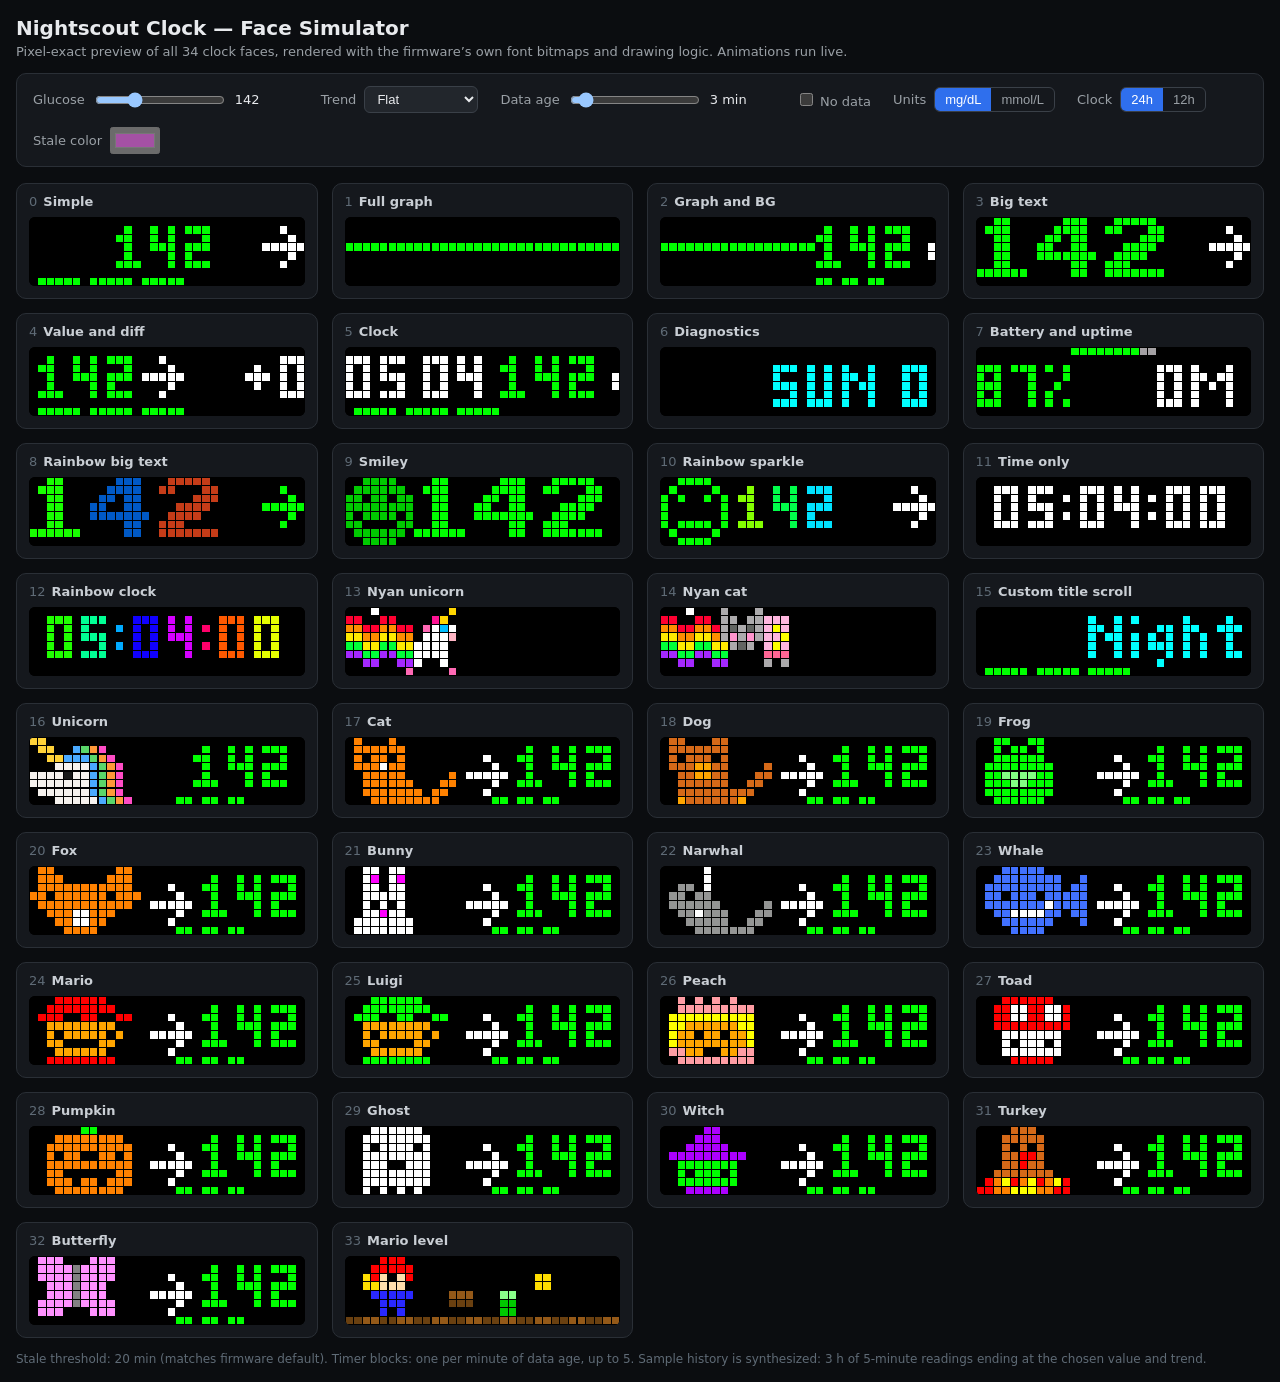
==== commit 746859fd: "Add Nyan Cat animated face (like Nyan unicorn) Scrolling cat with rainbow trail, rainbow BG text. Gr" ====
--- a/simulator/index.html
+++ b/simulator/index.html
@@ -29,7 +29,7 @@
 </head>
 <body>
 <h1>Nightscout Clock &mdash; Face Simulator</h1>
-<div class="sub">Pixel-exact preview of all 33 clock faces, rendered with the firmware&rsquo;s own font bitmaps and drawing logic. Animations run live.</div>
+<div class="sub">Pixel-exact preview of all 34 clock faces, rendered with the firmware&rsquo;s own font bitmaps and drawing logic. Animations run live.</div>
 <div class="controls">
   <div class="ctl"><label>Glucose</label><input id="glucose" type="range" min="40" max="400" value="142"><output id="glucoseOut">142</output></div>
   <div class="ctl"><label>Trend</label><select id="trend">
@@ -337,6 +337,44 @@
   for(let i=0;i<s.length;i++){drawText(b,AW,s[i],cx,6,0,!last||old?S.stale:hsv(h0+i*35));cx+=textW(AW,s[i]);}
   if(last)trendArrow(b,last,arrX,1,old);
 }},
+{name:"Nyan cat",draw(b,t,st){
+  const last=READINGS[READINGS.length-1],old=isOld();
+  const s=last?printable(last.sgv):noDataText(),vw=textW(AW,s);
+  // Same scroll as Nyan unicorn: 0.37px per 33ms, pause 3.5s parked right, then wrap.
+  const SPD=0.37/33,X0=-12,XP=24,XE=32+vw+18,T1=(XP-X0)/SPD,T2=T1+3500,T3=T2+(XE-XP)/SPD;
+  const tt=t%T3;
+  const ux=Math.trunc(tt<T1?X0+tt*SPD:(tt<T2?XP:XP+(tt-T2)*SPD));
+  const wave=((t/110)|0)%4,tEnd=ux+1,tStart=ux-10;
+  const bgX=tStart-vw-2,arrX=bgX+vw+1;
+  const NY=[rgb565(255,0,55),rgb565(255,140,0),rgb565(255,235,0),rgb565(0,255,60),rgb565(160,40,255)];
+  for(let x=Math.max(0,tStart);x<=Math.min(31,tEnd);x++){
+    const seg=((((x/2)|0)+wave)%2),yB=seg===0?1:2;
+    for(let q=0;q<5;q++)px(b,x,yB+q,NY[q]);
+    if(((x+wave)%5)===0)px(b,x,seg===0?7:0,C.WHITE);
+  }
+  // Nyan Cat: gray head, pink Pop-Tart body, rainbow trail
+  const GRAY=rgb565(170,170,170),DKGRAY=rgb565(100,100,100),PNK=rgb565(255,150,200),
+        PINK=rgb565(255,100,150),TART=rgb565(255,180,220),SPRINK=rgb565(255,255,0);
+  const P=(dx,dy,c)=>{const X=ux+dx;if(X>=0&&X<32&&dy>=0&&dy<8)px(b,X,dy,c);};
+  // Cat head (gray with ears)
+  P(1,0,GRAY);P(5,0,GRAY);  // ear tips
+  P(1,1,GRAY);P(2,1,GRAY);P(4,1,GRAY);P(5,1,GRAY);  // ears + head top
+  P(1,2,GRAY);P(2,2,DKGRAY);P(3,2,GRAY);P(4,2,DKGRAY);P(5,2,GRAY);  // eyes (dark)
+  P(1,3,GRAY);P(2,3,PNK);P(3,3,GRAY);P(4,3,PNK);P(5,3,GRAY);  // cheeks (pink)
+  P(2,4,GRAY);P(3,4,DKGRAY);P(4,4,GRAY);  // mouth
+  // Pop-Tart body (pink with sprinkles)
+  P(6,1,TART);P(7,1,TART);P(8,1,TART);
+  P(6,2,TART);P(7,2,SPRINK);P(8,2,TART);
+  P(6,3,TART);P(7,3,TART);P(8,3,SPRINK);
+  P(6,4,TART);P(7,4,SPRINK);P(8,4,TART);
+  P(6,5,PINK);P(7,5,PINK);P(8,5,PINK);  // tart bottom (darker pink)
+  // Legs (gray, animated)
+  const leg=((t/110)|0)%2;
+  if(leg===0){P(6,6,GRAY);P(8,6,GRAY);}else{P(7,6,GRAY);}
+  const h0=((t/15)|0)&255;let cx=bgX;
+  for(let i=0;i<s.length;i++){drawText(b,AW,s[i],cx,6,0,!last||old?S.stale:hsv(h0+i*35));cx+=textW(AW,s[i]);}
+  if(last)trendArrow(b,last,arrX,1,old);
+}},
 {name:"Custom title scroll",draw(b,t,st){
   const last=READINGS[READINGS.length-1],old=isOld();
   const title="Nightscout";
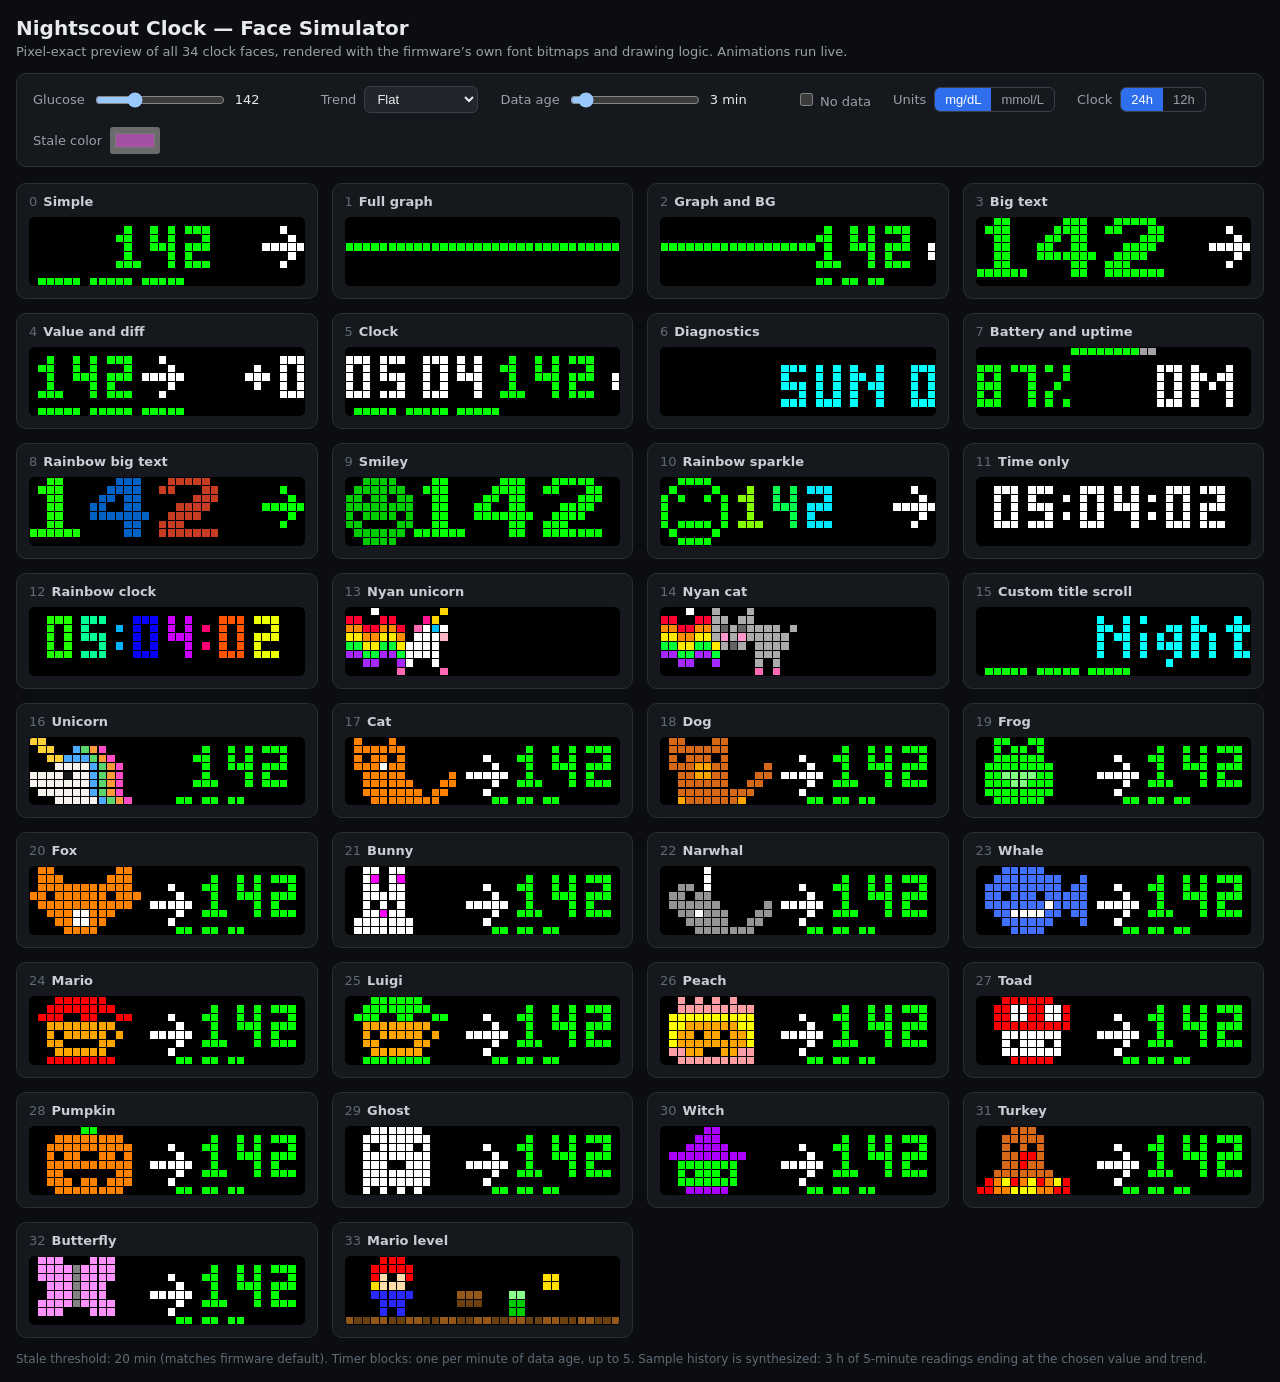
==== commit 5a6eebea: "Nyan Cat: remove Pop-Tart, use running cat feet like unicorn Per Adam's feedback: just a gray cat (n" ====
--- a/simulator/index.html
+++ b/simulator/index.html
@@ -352,9 +352,9 @@
     for(let q=0;q<5;q++)px(b,x,yB+q,NY[q]);
     if(((x+wave)%5)===0)px(b,x,seg===0?7:0,C.WHITE);
   }
-  // Nyan Cat: gray head, pink Pop-Tart body, rainbow trail
+  // Nyan Cat: gray cat with rainbow trail (no Pop-Tart)
   const GRAY=rgb565(170,170,170),DKGRAY=rgb565(100,100,100),PNK=rgb565(255,150,200),
-        PINK=rgb565(255,100,150),TART=rgb565(255,180,220),SPRINK=rgb565(255,255,0);
+        PNKL=rgb565(255,105,180);
   const P=(dx,dy,c)=>{const X=ux+dx;if(X>=0&&X<32&&dy>=0&&dy<8)px(b,X,dy,c);};
   // Cat head (gray with ears)
   P(1,0,GRAY);P(5,0,GRAY);  // ear tips
@@ -362,15 +362,14 @@
   P(1,2,GRAY);P(2,2,DKGRAY);P(3,2,GRAY);P(4,2,DKGRAY);P(5,2,GRAY);  // eyes (dark)
   P(1,3,GRAY);P(2,3,PNK);P(3,3,GRAY);P(4,3,PNK);P(5,3,GRAY);  // cheeks (pink)
   P(2,4,GRAY);P(3,4,DKGRAY);P(4,4,GRAY);  // mouth
-  // Pop-Tart body (pink with sprinkles)
-  P(6,1,TART);P(7,1,TART);P(8,1,TART);
-  P(6,2,TART);P(7,2,SPRINK);P(8,2,TART);
-  P(6,3,TART);P(7,3,TART);P(8,3,SPRINK);
-  P(6,4,TART);P(7,4,SPRINK);P(8,4,TART);
-  P(6,5,PINK);P(7,5,PINK);P(8,5,PINK);  // tart bottom (darker pink)
-  // Legs (gray, animated)
+  // Cat body (gray, no Pop-Tart)
+  for(let bx=6;bx<=8;bx++){P(bx,2,GRAY);P(bx,3,GRAY);P(bx,4,GRAY);P(bx,5,GRAY);}
+  P(9,3,GRAY);P(9,4,GRAY);  // tail base
+  P(10,2,GRAY);  // tail tip (up)
+  // Legs (animated, like unicorn: gray with pink paws)
   const leg=((t/110)|0)%2;
-  if(leg===0){P(6,6,GRAY);P(8,6,GRAY);}else{P(7,6,GRAY);}
+  if(leg===0){P(6,6,GRAY);P(6,7,PNKL);P(8,6,GRAY);P(8,7,PNKL);}
+  else{P(7,6,GRAY);P(7,7,PNKL);}
   const h0=((t/15)|0)&255;let cx=bgX;
   for(let i=0;i<s.length;i++){drawText(b,AW,s[i],cx,6,0,!last||old?S.stale:hsv(h0+i*35));cx+=textW(AW,s[i]);}
   if(last)trendArrow(b,last,arrX,1,old);
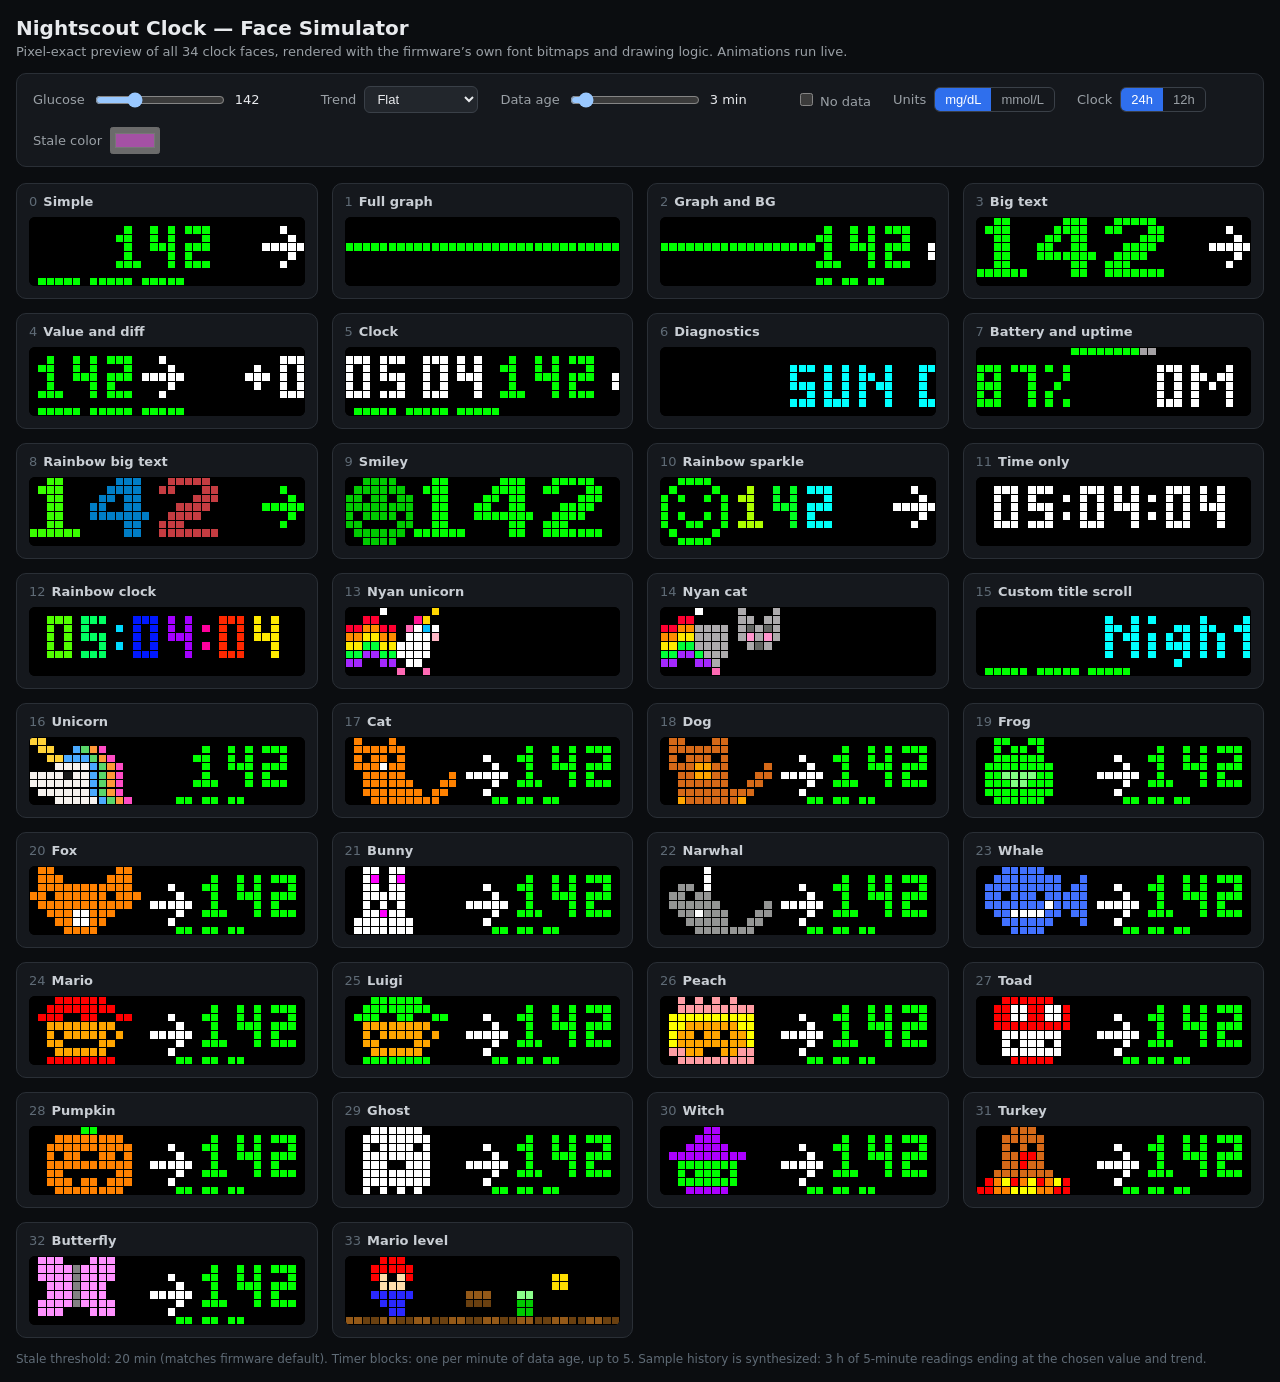
==== commit fba7cece: "Nyan Cat: flip to run right (head leads, body trails toward rainbow) Per Adam: body should be left o" ====
--- a/simulator/index.html
+++ b/simulator/index.html
@@ -352,24 +352,24 @@
     for(let q=0;q<5;q++)px(b,x,yB+q,NY[q]);
     if(((x+wave)%5)===0)px(b,x,seg===0?7:0,C.WHITE);
   }
-  // Nyan Cat: gray cat with rainbow trail (no Pop-Tart)
+  // Nyan Cat: gray cat running right (head leads, body trails toward rainbow)
   const GRAY=rgb565(170,170,170),DKGRAY=rgb565(100,100,100),PNK=rgb565(255,150,200),
         PNKL=rgb565(255,105,180);
   const P=(dx,dy,c)=>{const X=ux+dx;if(X>=0&&X<32&&dy>=0&&dy<8)px(b,X,dy,c);};
-  // Cat head (gray with ears)
-  P(1,0,GRAY);P(5,0,GRAY);  // ear tips
-  P(1,1,GRAY);P(2,1,GRAY);P(4,1,GRAY);P(5,1,GRAY);  // ears + head top
-  P(1,2,GRAY);P(2,2,DKGRAY);P(3,2,GRAY);P(4,2,DKGRAY);P(5,2,GRAY);  // eyes (dark)
-  P(1,3,GRAY);P(2,3,PNK);P(3,3,GRAY);P(4,3,PNK);P(5,3,GRAY);  // cheeks (pink)
-  P(2,4,GRAY);P(3,4,DKGRAY);P(4,4,GRAY);  // mouth
-  // Cat body (gray, no Pop-Tart)
-  for(let bx=6;bx<=8;bx++){P(bx,2,GRAY);P(bx,3,GRAY);P(bx,4,GRAY);P(bx,5,GRAY);}
-  P(9,3,GRAY);P(9,4,GRAY);  // tail base
-  P(10,2,GRAY);  // tail tip (up)
+  // Tail (up, trailing left)
+  P(0,2,GRAY);P(0,3,GRAY);P(0,4,GRAY);
+  // Cat body (gray)
+  for(let bx=1;bx<=3;bx++){P(bx,2,GRAY);P(bx,3,GRAY);P(bx,4,GRAY);P(bx,5,GRAY);}
+  // Cat head (gray with ears, leading right)
+  P(5,0,GRAY);P(9,0,GRAY);  // ear tips
+  P(5,1,GRAY);P(6,1,GRAY);P(8,1,GRAY);P(9,1,GRAY);  // ears + head top
+  P(5,2,GRAY);P(6,2,DKGRAY);P(7,2,GRAY);P(8,2,DKGRAY);P(9,2,GRAY);  // eyes (dark)
+  P(5,3,GRAY);P(6,3,PNK);P(7,3,GRAY);P(8,3,PNK);P(9,3,GRAY);  // cheeks (pink)
+  P(6,4,GRAY);P(7,4,DKGRAY);P(8,4,GRAY);  // mouth
   // Legs (animated, like unicorn: gray with pink paws)
   const leg=((t/110)|0)%2;
-  if(leg===0){P(6,6,GRAY);P(6,7,PNKL);P(8,6,GRAY);P(8,7,PNKL);}
-  else{P(7,6,GRAY);P(7,7,PNKL);}
+  if(leg===0){P(1,6,GRAY);P(1,7,PNKL);P(3,6,GRAY);P(3,7,PNKL);}
+  else{P(2,6,GRAY);P(2,7,PNKL);}
   const h0=((t/15)|0)&255;let cx=bgX;
   for(let i=0;i<s.length;i++){drawText(b,AW,s[i],cx,6,0,!last||old?S.stale:hsv(h0+i*35));cx+=textW(AW,s[i]);}
   if(last)trendArrow(b,last,arrX,1,old);
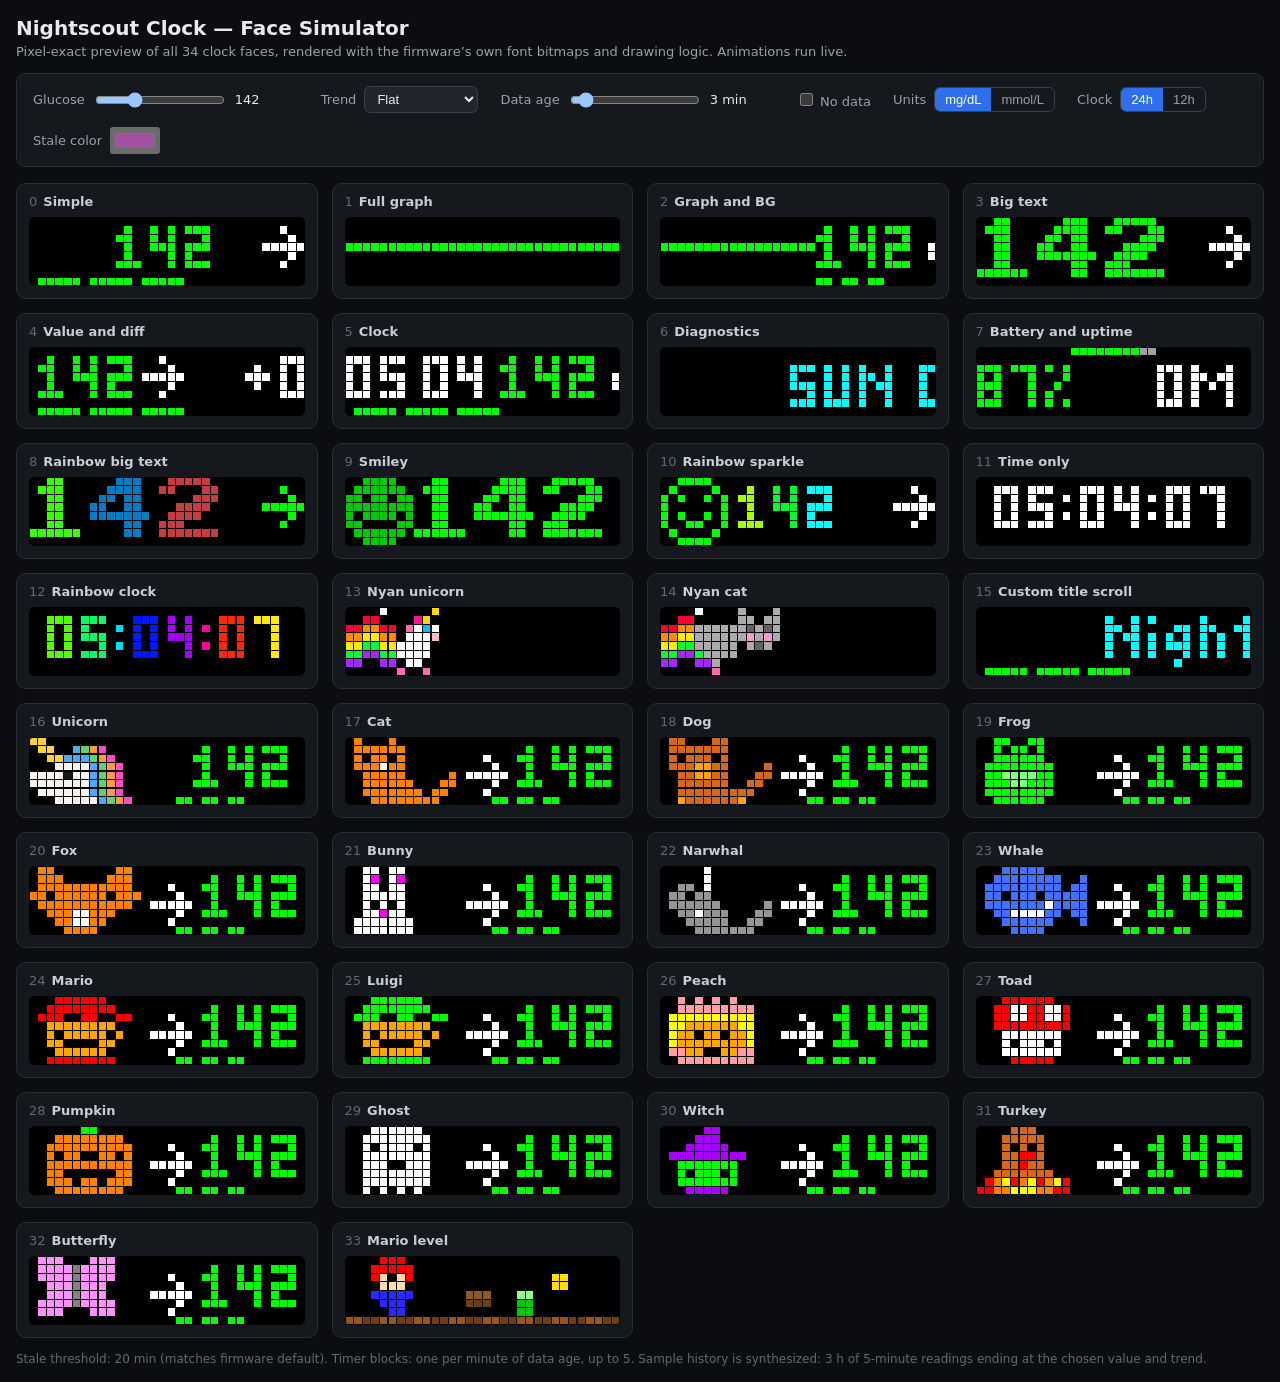
==== commit 8eddd616: "Nyan Cat: connect body to head (was a 1px gap at dx 4)" ====
--- a/simulator/index.html
+++ b/simulator/index.html
@@ -359,7 +359,7 @@
   // Tail (up, trailing left)
   P(0,2,GRAY);P(0,3,GRAY);P(0,4,GRAY);
   // Cat body (gray)
-  for(let bx=1;bx<=3;bx++){P(bx,2,GRAY);P(bx,3,GRAY);P(bx,4,GRAY);P(bx,5,GRAY);}
+  for(let bx=1;bx<=4;bx++){P(bx,2,GRAY);P(bx,3,GRAY);P(bx,4,GRAY);P(bx,5,GRAY);}
   // Cat head (gray with ears, leading right)
   P(5,0,GRAY);P(9,0,GRAY);  // ear tips
   P(5,1,GRAY);P(6,1,GRAY);P(8,1,GRAY);P(9,1,GRAY);  // ears + head top
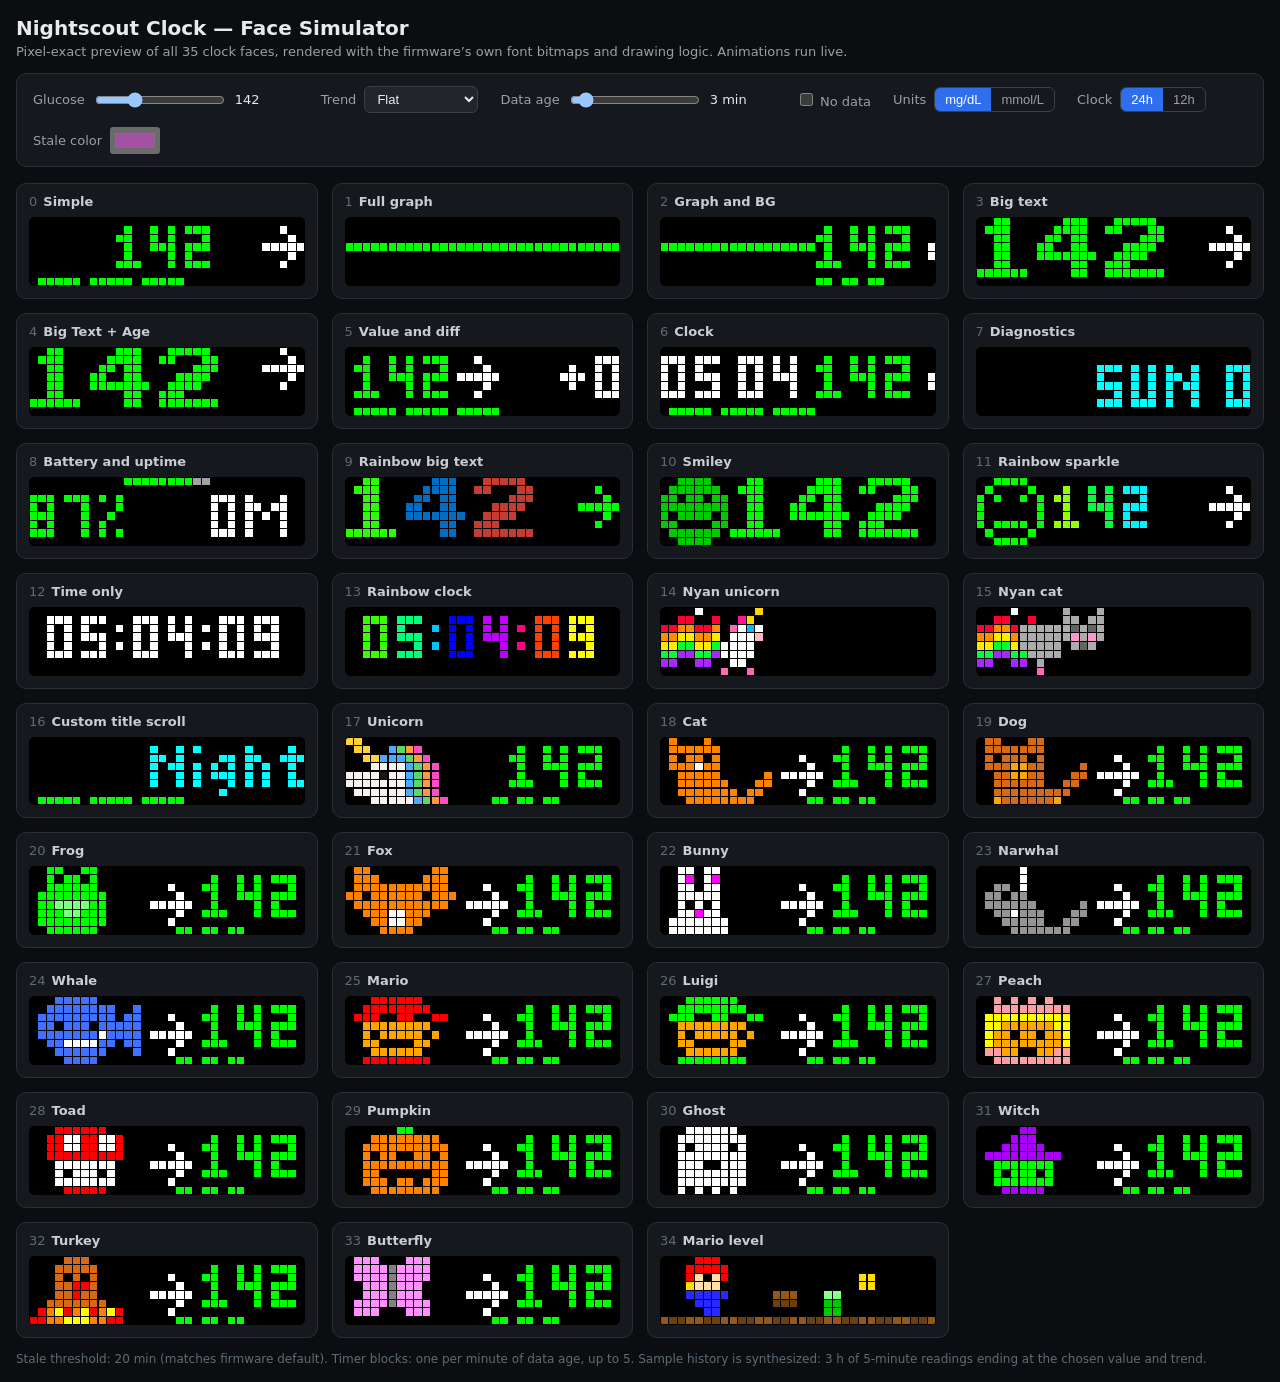
==== commit 1c74751b: "Fix dimming color shift, add Big Text + Age face, add Unicorn mode - Raise MIN_BRIGHTNESS 1->8: belo" ====
--- a/simulator/index.html
+++ b/simulator/index.html
@@ -29,7 +29,7 @@
 </head>
 <body>
 <h1>Nightscout Clock &mdash; Face Simulator</h1>
-<div class="sub">Pixel-exact preview of all 34 clock faces, rendered with the firmware&rsquo;s own font bitmaps and drawing logic. Animations run live.</div>
+<div class="sub">Pixel-exact preview of all 35 clock faces, rendered with the firmware&rsquo;s own font bitmaps and drawing logic. Animations run live.</div>
 <div class="controls">
   <div class="ctl"><label>Glucose</label><input id="glucose" type="range" min="40" max="400" value="142"><output id="glucoseOut">142</output></div>
   <div class="ctl"><label>Trend</label><select id="trend">
@@ -191,6 +191,12 @@
   drawText(b,MU,s,0,7,0,!last||old?S.stale:levelColor(last.sgv));
   if(last)trendArrow(b,last,27,1,old);
 }},
+{name:"Big Text + Age",draw(b,t){
+  const last=READINGS[READINGS.length-1],old=isOld();
+  const s=last?printable(last.sgv):noDataText();
+  drawText(b,MU,s,0,7,0,!last||old?S.stale:levelColor(last.sgv));
+  if(last){trendArrow(b,last,27,0,old);timerBlocks(b,last,5,27,7);}
+}},
 {name:"Value and diff",draw(b,t){
   const last=READINGS[READINGS.length-1],old=isOld();
   if(!last){drawText(b,AW,noDataText(),13,6,1,S.stale);return;}
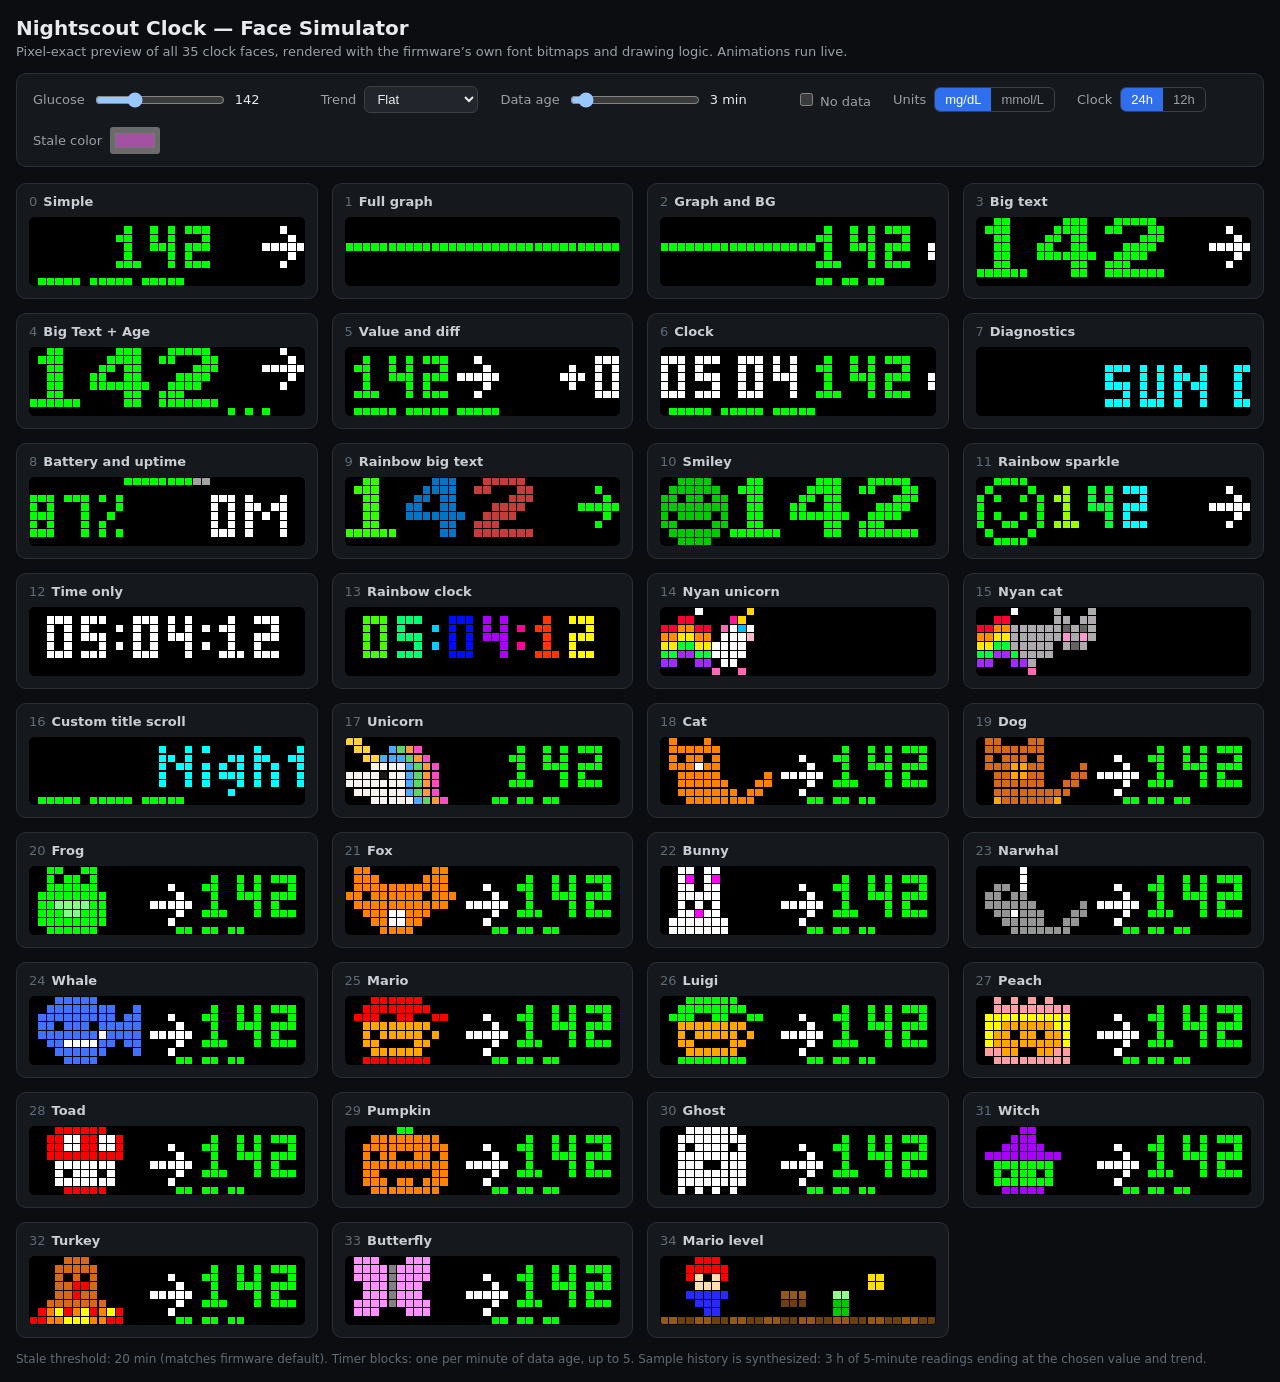
==== commit 8515c1f0: "fix: Big Text + Age face now shows the single-pixel age dots drawTimerBlocks was called with width 5" ====
--- a/simulator/index.html
+++ b/simulator/index.html
@@ -195,7 +195,7 @@
   const last=READINGS[READINGS.length-1],old=isOld();
   const s=last?printable(last.sgv):noDataText();
   drawText(b,MU,s,0,7,0,!last||old?S.stale:levelColor(last.sgv));
-  if(last){trendArrow(b,last,27,0,old);timerBlocks(b,last,5,27,7);}
+  if(last){trendArrow(b,last,27,0,old);timerBlocks(b,last,9,23,7);}
 }},
 {name:"Value and diff",draw(b,t){
   const last=READINGS[READINGS.length-1],old=isOld();
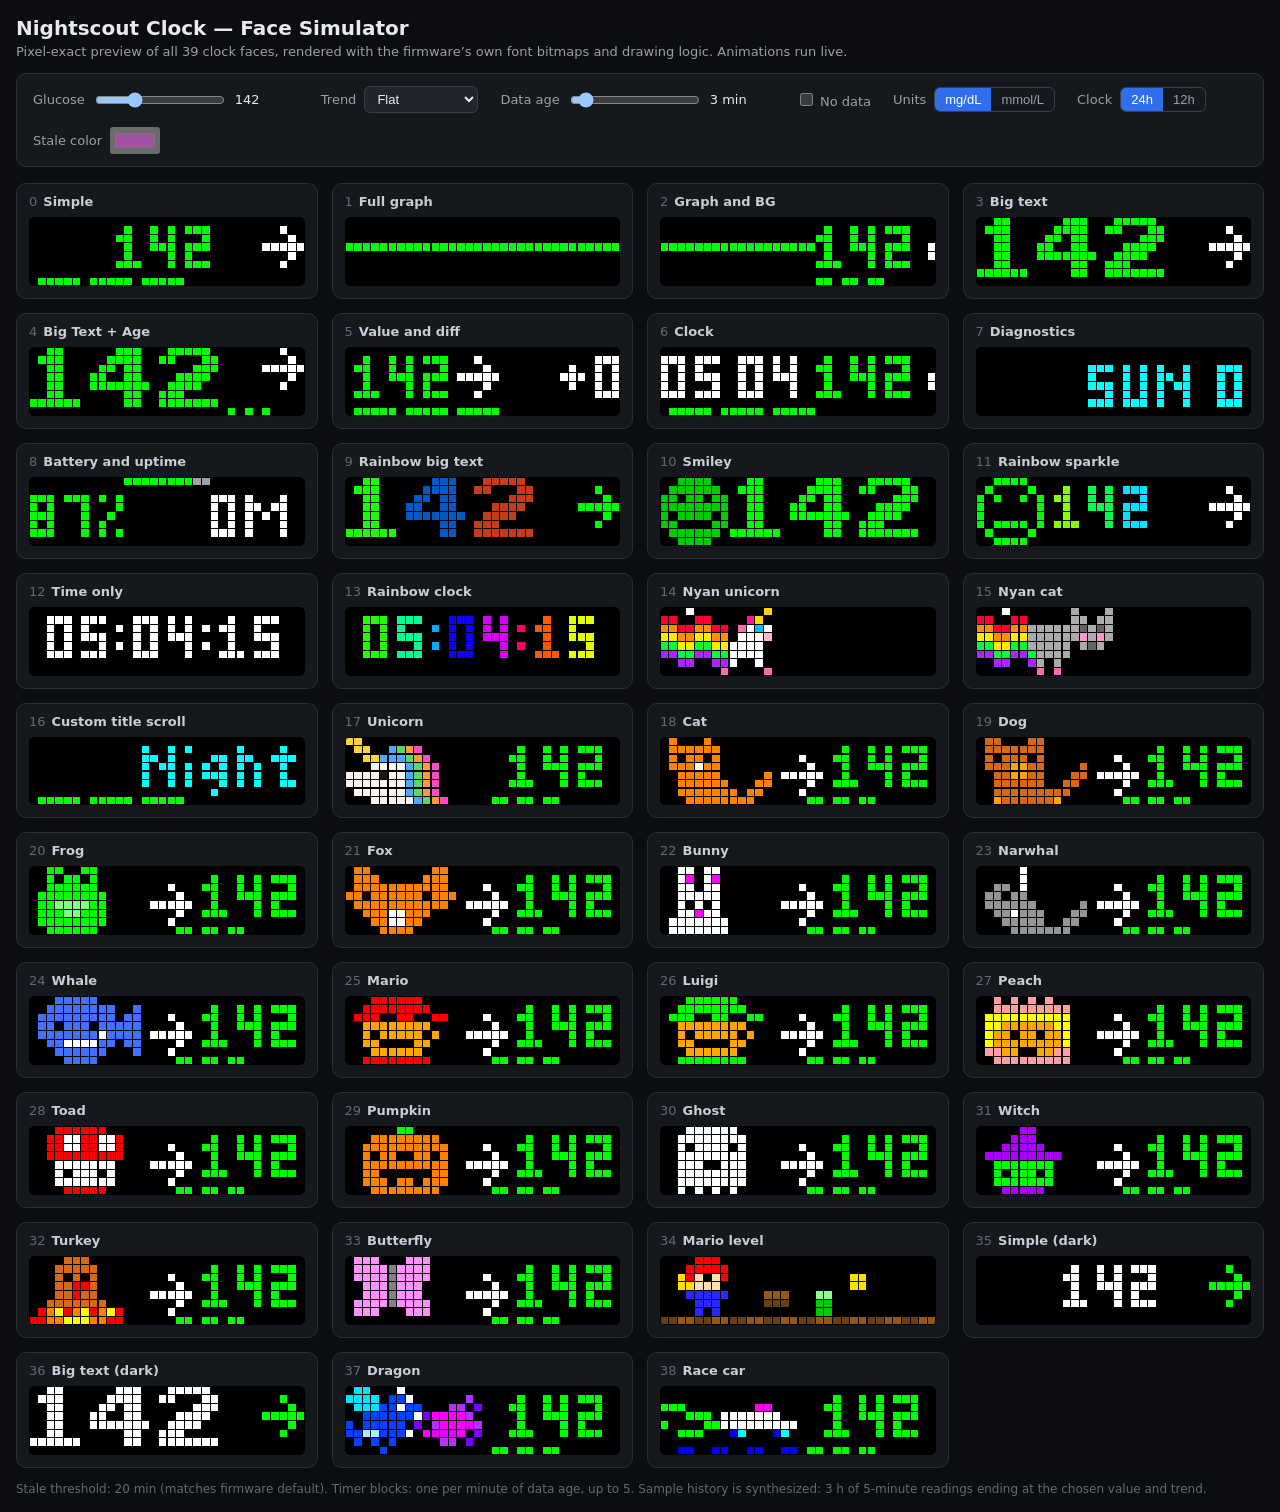
==== commit 20135c80: "Simulator: add Race car, Dragon, Simple (dark), Big text (dark) faces Port the four face transcripti" ====
--- a/simulator/index.html
+++ b/simulator/index.html
@@ -29,7 +29,7 @@
 </head>
 <body>
 <h1>Nightscout Clock &mdash; Face Simulator</h1>
-<div class="sub">Pixel-exact preview of all 35 clock faces, rendered with the firmware&rsquo;s own font bitmaps and drawing logic. Animations run live.</div>
+<div class="sub">Pixel-exact preview of all 39 clock faces, rendered with the firmware&rsquo;s own font bitmaps and drawing logic. Animations run live.</div>
 <div class="controls">
   <div class="ctl"><label>Glucose</label><input id="glucose" type="range" min="40" max="400" value="142"><output id="glucoseOut">142</output></div>
   <div class="ctl"><label>Trend</label><select id="trend">
@@ -110,6 +110,26 @@
 // ---- glucose model ----
 function level(sgv){if(sgv<55)return 'UL';if(sgv<70)return 'WL';if(sgv<=180)return 'N';if(sgv<250)return 'WH';return 'UH';}
 function levelColor(sgv){const l=level(sgv);return l==='N'?C.GREEN:((l==='WL'||l==='WH')?C.YELLOW:C.RED);}
+function bandColor(lvl){return lvl==='N'?C.GREEN:((lvl==='WL'||lvl==='WH')?C.YELLOW:((lvl==='UL'||lvl==='UH')?C.RED:C.GRAY));}
+function dim80(c){return ((((c>>11)&31)*0.8|0)<<11)|((((c>>5)&63)*0.8|0)<<5)|(((c&31)*0.8|0));}
+function warnQuarter(sgv,lvl){
+  const low=lvl==='WL';
+  const dist=low?70-sgv:sgv-180, width=low?15:70;
+  return width>0?Math.min(3,Math.max(0,Math.trunc(4*dist/width))):1;
+}
+function motionColor(lvl,quarter,index,frame){
+  const pos=index+frame, third=pos%3===0;
+  let shown=lvl, light=false;
+  if(lvl==='UL'||lvl==='UH'){if(third)return 0;}
+  else if(lvl==='WL'||lvl==='WH'){
+    const urg=lvl==='WL'?'UL':'UH';
+    if(quarter<=1)light=third;
+    else if(quarter===2)shown=third?urg:lvl;
+    else shown=pos%2===0?urg:lvl;
+  }
+  const col=bandColor(shown);
+  return light?dim80(col):col;
+}
 function printable(sgv){return S.mmol?(sgv/18).toFixed(1):String(sgv);}
 let READINGS=[];
 function buildReadings(){
@@ -167,6 +187,61 @@
 function noDataText(){return S.mmol?"--.-":"---";}
 
 // ================= faces =================
+// ---- animation-face helpers (transcribed from BGDisplayFaceRaceCar/Dragon) ----
+const CAR_ART=["....HH...","BBBBBBB..","BBBBBBBBB"];
+const CAR_OFF=[0,4,2,5];
+function raceCar(b,sgv,old,frame){
+  const lvl=old?'N':level(sgv);
+  const q=old?0:warnQuarter(sgv,lvl);
+  const put=(x,y,c)=>{if(!old)px(b,x,y,c);else if((x+y)%2===0)px(b,x,y,S.stale);};
+  for(let line=0;line<4;line++)for(let x=0;x<7;x++){
+    if((x+frame+CAR_OFF[line])%7>=3)continue;
+    put(x,2+line,motionColor(lvl,q,6-x+line,frame));
+  }
+  for(let x=0;x<16;x++)if((x+frame)%4<2)put(x,7,C.BLUE);
+  for(let row=0;row<3;row++)for(let col=0;col<9;col++){
+    const cell=CAR_ART[row][col];
+    if(cell!=='.')put(7+col,2+row,cell==='H'?C.MAGENTA:C.WHITE);
+  }
+  const spin=frame%2===1;
+  for(const w of [8,13]){put(w,5,spin?C.CYAN:C.BLUE);put(w+1,5,spin?C.BLUE:C.CYAN);}
+}
+const DRAGON_ART=[
+".WW...H.........",
+"WWWW.SSH......t.",
+".WWWSSESS...22.t",
+"..SSSSSST.22112.",
+"S.SSSSS.00011122",
+"SSDDSSST.11122.t",
+".S.S.S.....22.t.",
+"....S..........."];
+const IN_RANGE=[0xF81F,0xE01F,0xB19F,0x781F,0x401F,0x1C9F];
+function dragonColor(cell){return cell==='S'?0x023F:cell==='D'?0xA79F:cell==='W'?0x073F:C.WHITE;}
+function dragon(b,last,old,frame){
+  const sgv=last.sgv, lvl=level(sgv), q=warnQuarter(sgv,lvl);
+  const inRange=lvl==='N';
+  const roll=Math.floor(frame/2)%3, phase=(frame%12)*(2*Math.PI/12);
+  for(let row=0;row<8;row++)for(let col=0;col<16;col++){
+    const cell=DRAGON_ART[row][col];
+    if(cell==='.'||cell==='t'||(cell>='0'&&cell<='2'))continue;
+    if(!old)px(b,col,row,dragonColor(cell));
+    else if((row+col)%2===0)px(b,col,row,cell==='E'?0x18C3:S.stale);
+  }
+  if(old)return;
+  for(let row=0;row<8;row++)for(let col=0;col<16;col++){
+    const cell=DRAGON_ART[row][col];
+    if(cell!=='t'&&(cell<'0'||cell>'2'))continue;
+    let layer=cell==='t'?3:(((cell.charCodeAt(0)-48-roll)%3)+3)%3;
+    const flick=Math.sin(phase-col*0.9+row*1.3);
+    if(flick>0.7)layer=Math.max(0,layer-1);
+    else if(flick<-0.7)layer++;
+    if(layer>3)continue;
+    let dr=row;
+    if(layer===3){const bob=Math.sin(phase-col*0.8-row);
+      dr=Math.min(7,Math.max(0,row+(bob>0.5?-1:bob<-0.5?1:0)));}
+    px(b,col,dr,inRange?IN_RANGE[layer]:motionColor(lvl,q,15-col,frame));
+  }
+}
 const FACES=[
 {name:"Simple",draw(b,t){
   const last=READINGS[READINGS.length-1],old=isOld();
@@ -505,6 +580,34 @@
     if(last)timerBlocks(b,last,32,0,7);
   }
 }},
+{name:"Simple (dark)",draw(b,t){
+  const last=READINGS[READINGS.length-1],old=isOld();
+  if(!last){drawText(b,AW,noDataText(),0,6,2,S.stale);return;}
+  const lvl=level(last.sgv), urg=lvl==='UL'||lvl==='UH';
+  drawText(b,AW,printable(last.sgv),0,6,2,old?S.stale:(urg?bandColor(lvl):C.WHITE));
+  trendArrow(b,last,27,1,old,true);
+}},
+{name:"Big text (dark)",draw(b,t){
+  const last=READINGS[READINGS.length-1],old=isOld();
+  const s=last?printable(last.sgv):noDataText();
+  const lvl=last?level(last.sgv):'N', urg=lvl==='UL'||lvl==='UH';
+  drawText(b,MU,s,0,7,0,!last||old?S.stale:(urg?bandColor(lvl):C.WHITE));
+  if(last)trendArrow(b,last,27,1,old,true);
+}},
+{name:"Dragon",draw(b,t){
+  const last=READINGS[READINGS.length-1],old=isOld();
+  if(!last){drawText(b,AW,noDataText(),0,6,2,S.stale);return;}
+  dragon(b,last,old,old?0:Math.floor(t/110));
+  drawText(b,AW,printable(last.sgv),31,6,1,old?S.stale:levelColor(last.sgv));
+  timerBlocks(b,last,16,16,7);
+}},
+{name:"Race car",draw(b,t){
+  const last=READINGS[READINGS.length-1],old=isOld();
+  if(!last){drawText(b,AW,noDataText(),0,6,2,S.stale);return;}
+  raceCar(b,last.sgv,old,old?0:Math.floor(t/110));
+  drawText(b,AW,printable(last.sgv),31,6,1,old?S.stale:levelColor(last.sgv));
+  timerBlocks(b,last,16,16,7);
+}},
 
 ];
 
